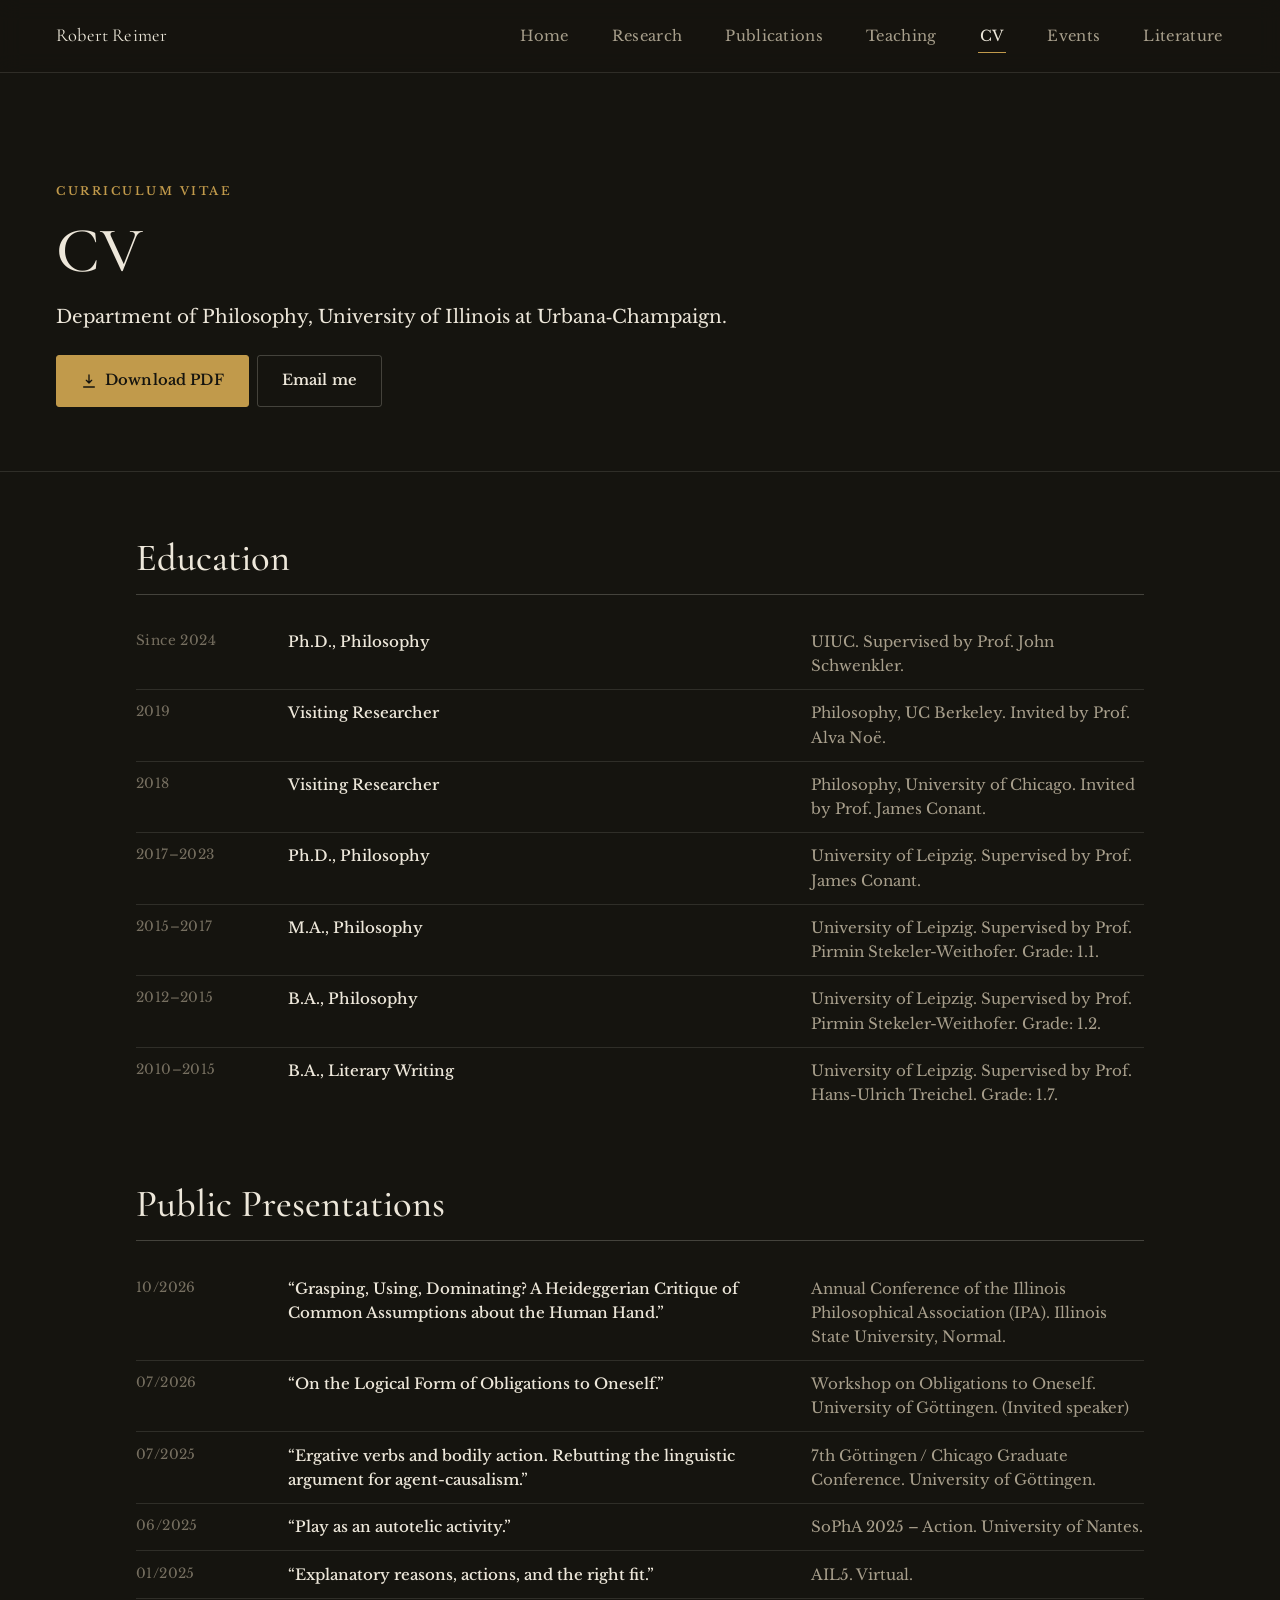
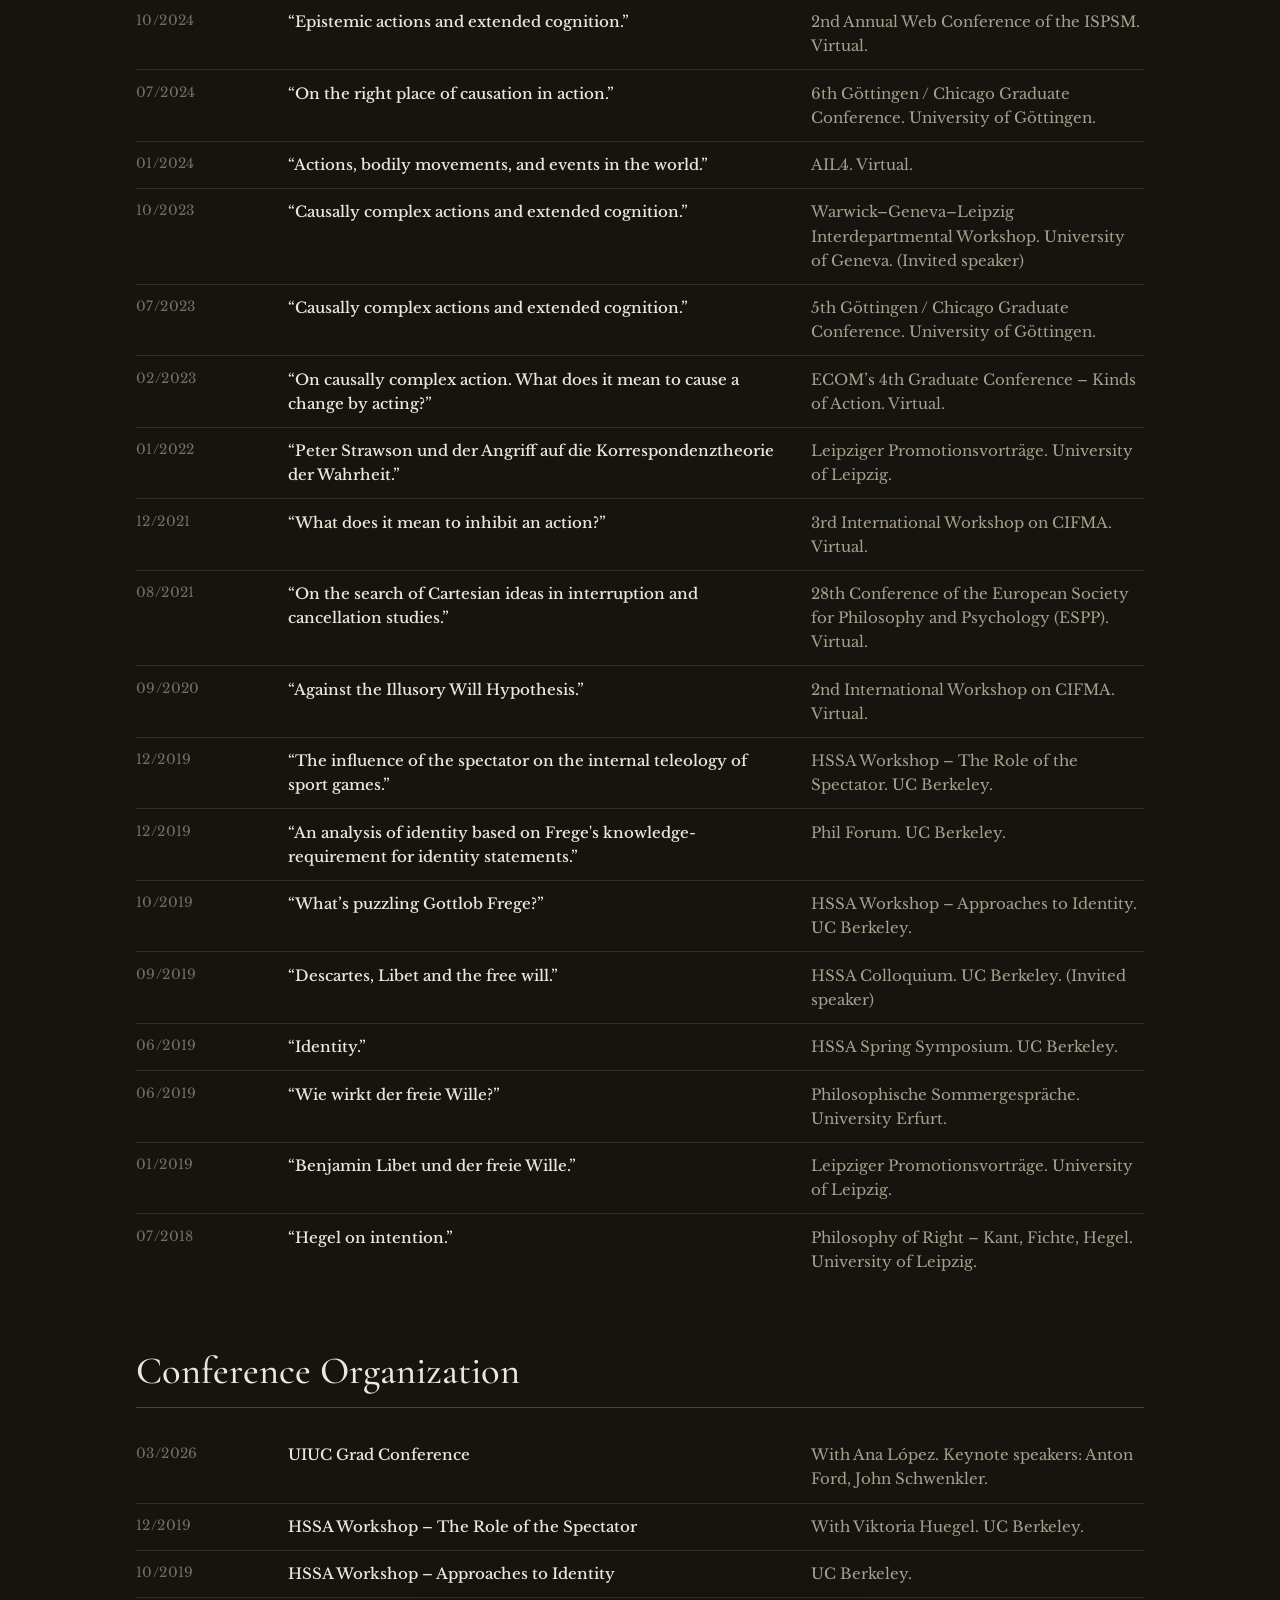
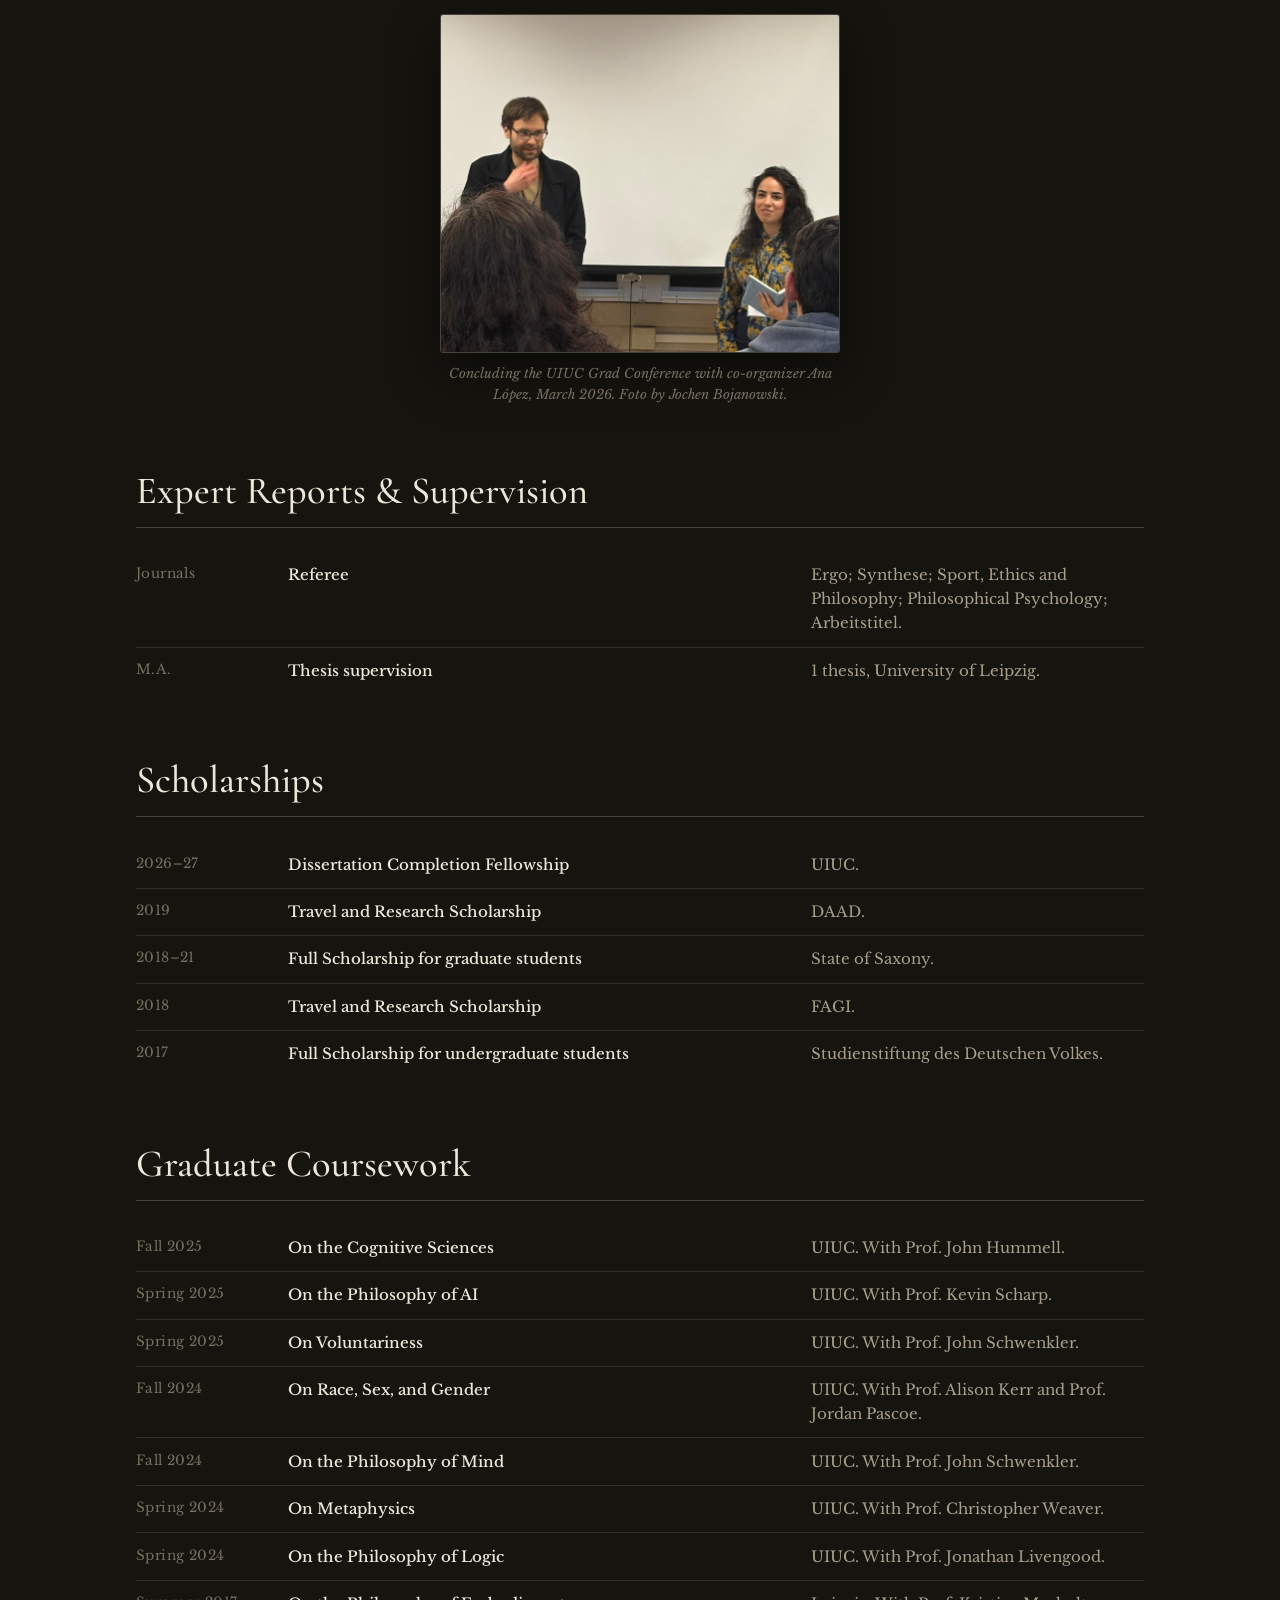
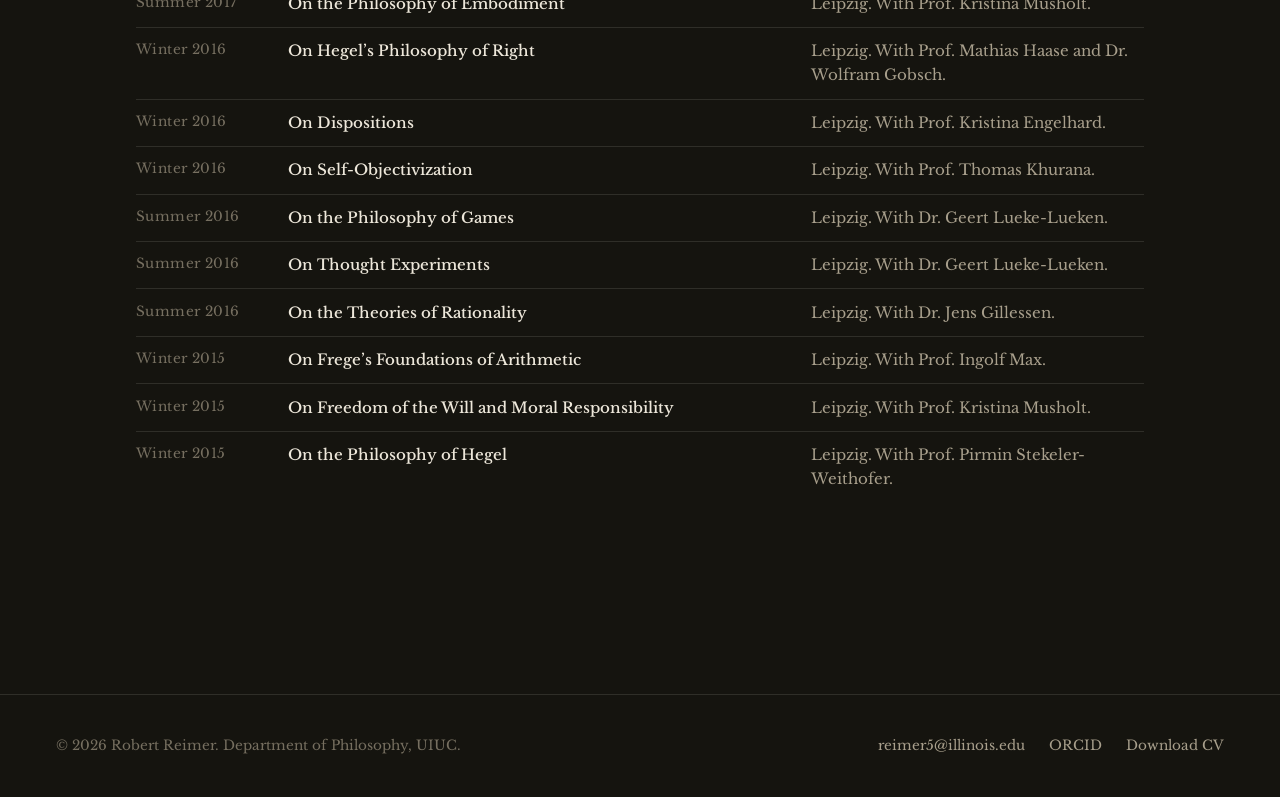
==== cv.html @ 69ada305 "Initial commit: personal academic website Six-page static site (Home, Research, Publications, CV, Te" ====
<!doctype html>
<html lang="en">
<head>
<meta charset="UTF-8">
<meta name="viewport" content="width=device-width, initial-scale=1">
<title>CV — Robert Reimer</title>
<meta name="description" content="Curriculum vitae of Robert Reimer: education, teaching, presentations, awards, and service.">
<link rel="icon" href="data:image/svg+xml,%3Csvg xmlns='http://www.w3.org/2000/svg' viewBox='0 0 100 100'%3E%3Crect width='100' height='100' rx='16' fill='%2315140f'/%3E%3Ctext x='50' y='70' font-family='Georgia,serif' font-size='58' fill='%23c19a4b' text-anchor='middle'%3ER%3C/text%3E%3C/svg%3E">
<link rel="stylesheet" href="assets/css/style.css">
</head>
<body>
<a class="skip-link" href="#main">Skip to content</a>

<header class="site-header">
  <div class="container">
    <a class="brand" href="index.html">Robert Reimer</a>
    <button class="nav-toggle" aria-label="Toggle navigation" aria-expanded="false" aria-controls="site-nav">
      <svg viewBox="0 0 24 24" fill="none" stroke="currentColor" stroke-width="2" stroke-linecap="round" aria-hidden="true"><path d="M3 6h18M3 12h18M3 18h18"/></svg>
    </button>
    <nav class="site-nav" id="site-nav" aria-label="Primary">
      <ul>
        <li><a href="index.html">Home</a></li>
        <li><a href="research.html">Research</a></li>
        <li><a href="publications.html">Publications</a></li>
        <li><a href="teaching.html">Teaching</a></li>
        <li><a href="cv.html" aria-current="page">CV</a></li>
        <li><a href="events.html">Events</a></li>
        <li><a href="literature.html">Literature</a></li>
      </ul>
    </nav>
  </div>
</header>

<main id="main">
  <section class="page-hero">
    <div class="container">
      <span class="eyebrow">Curriculum Vitae</span>
      <h1>CV</h1>
      <p class="lede">Department of Philosophy, University of Illinois at Urbana&#8209;Champaign.</p>
      <div class="pill-row" style="margin-top: 1.5rem;">
        <a class="btn" href="assets/img/Robert-Reimer-CV.pdf" download>
          <svg viewBox="0 0 24 24" fill="none" stroke="currentColor" stroke-width="2" stroke-linecap="round" stroke-linejoin="round" aria-hidden="true"><path d="M12 3v12m0 0 4-4m-4 4-4-4M4 21h16"/></svg>
          Download PDF
        </a>
        <a class="btn outline" href="mailto:reimer5@illinois.edu">Email me</a>
      </div>
    </div>
  </section>

  <section class="block">
    <div class="container" style="max-width: 68rem;">

      <div class="cv-section">
        <h2>Education</h2>
        <div class="cv-row"><span class="when">Since 2024</span><span class="what">Ph.D., Philosophy</span><span class="detail">UIUC. Supervised by Prof. John Schwenkler.</span></div>
        <div class="cv-row"><span class="when">2019</span><span class="what">Visiting Researcher</span><span class="detail">Philosophy, UC Berkeley. Invited by Prof. Alva No&euml;.</span></div>
        <div class="cv-row"><span class="when">2018</span><span class="what">Visiting Researcher</span><span class="detail">Philosophy, University of Chicago. Invited by Prof. James Conant.</span></div>
        <div class="cv-row"><span class="when">2017&ndash;2023</span><span class="what">Ph.D., Philosophy</span><span class="detail">University of Leipzig. Supervised by Prof. James Conant.</span></div>
        <div class="cv-row"><span class="when">2015&ndash;2017</span><span class="what">M.A., Philosophy</span><span class="detail">University of Leipzig. Supervised by Prof. Pirmin Stekeler-Weithofer. Grade: 1.1.</span></div>
        <div class="cv-row"><span class="when">2012&ndash;2015</span><span class="what">B.A., Philosophy</span><span class="detail">University of Leipzig. Supervised by Prof. Pirmin Stekeler-Weithofer. Grade: 1.2.</span></div>
        <div class="cv-row"><span class="when">2010&ndash;2015</span><span class="what">B.A., Literary Writing</span><span class="detail">University of Leipzig. Supervised by Prof. Hans-Ulrich Treichel. Grade: 1.7.</span></div>
      </div>

      <div class="cv-section">
        <h2>Public Presentations</h2>
        <div class="cv-row"><span class="when">10/2026</span><span class="what">&ldquo;Grasping, Using, Dominating? A Heideggerian Critique of Common Assumptions about the Human Hand.&rdquo;</span><span class="detail">Annual Conference of the Illinois Philosophical Association (IPA). Illinois State University, Normal.</span></div>
        <div class="cv-row"><span class="when">07/2026</span><span class="what">&ldquo;On the Logical Form of Obligations to Oneself.&rdquo;</span><span class="detail">Workshop on Obligations to Oneself. University of G&ouml;ttingen. (Invited speaker)</span></div>
        <div class="cv-row"><span class="when">07/2025</span><span class="what">&ldquo;Ergative verbs and bodily action. Rebutting the linguistic argument for agent-causalism.&rdquo;</span><span class="detail">7th G&ouml;ttingen / Chicago Graduate Conference. University of G&ouml;ttingen.</span></div>
        <div class="cv-row"><span class="when">06/2025</span><span class="what">&ldquo;Play as an autotelic activity.&rdquo;</span><span class="detail">SoPhA 2025 &ndash; Action. University of Nantes.</span></div>
        <div class="cv-row"><span class="when">01/2025</span><span class="what">&ldquo;Explanatory reasons, actions, and the right fit.&rdquo;</span><span class="detail">AIL5. Virtual.</span></div>
        <div class="cv-row"><span class="when">10/2024</span><span class="what">&ldquo;Epistemic actions and extended cognition.&rdquo;</span><span class="detail">2nd Annual Web Conference of the ISPSM. Virtual.</span></div>
        <div class="cv-row"><span class="when">07/2024</span><span class="what">&ldquo;On the right place of causation in action.&rdquo;</span><span class="detail">6th G&ouml;ttingen / Chicago Graduate Conference. University of G&ouml;ttingen.</span></div>
        <div class="cv-row"><span class="when">01/2024</span><span class="what">&ldquo;Actions, bodily movements, and events in the world.&rdquo;</span><span class="detail">AIL4. Virtual.</span></div>
        <div class="cv-row"><span class="when">10/2023</span><span class="what">&ldquo;Causally complex actions and extended cognition.&rdquo;</span><span class="detail">Warwick&ndash;Geneva&ndash;Leipzig Interdepartmental Workshop. University of Geneva. (Invited speaker)</span></div>
        <div class="cv-row"><span class="when">07/2023</span><span class="what">&ldquo;Causally complex actions and extended cognition.&rdquo;</span><span class="detail">5th G&ouml;ttingen / Chicago Graduate Conference. University of G&ouml;ttingen.</span></div>
        <div class="cv-row"><span class="when">02/2023</span><span class="what">&ldquo;On causally complex action. What does it mean to cause a change by acting?&rdquo;</span><span class="detail">ECOM&rsquo;s 4th Graduate Conference &ndash; Kinds of Action. Virtual.</span></div>
        <div class="cv-row"><span class="when">01/2022</span><span class="what">&ldquo;Peter Strawson und der Angriff auf die Korrespondenztheorie der Wahrheit.&rdquo;</span><span class="detail">Leipziger Promotionsvortr&auml;ge. University of Leipzig.</span></div>
        <div class="cv-row"><span class="when">12/2021</span><span class="what">&ldquo;What does it mean to inhibit an action?&rdquo;</span><span class="detail">3rd International Workshop on CIFMA. Virtual.</span></div>
        <div class="cv-row"><span class="when">08/2021</span><span class="what">&ldquo;On the search of Cartesian ideas in interruption and cancellation studies.&rdquo;</span><span class="detail">28th Conference of the European Society for Philosophy and Psychology (ESPP). Virtual.</span></div>
        <div class="cv-row"><span class="when">09/2020</span><span class="what">&ldquo;Against the Illusory Will Hypothesis.&rdquo;</span><span class="detail">2nd International Workshop on CIFMA. Virtual.</span></div>
        <div class="cv-row"><span class="when">12/2019</span><span class="what">&ldquo;The influence of the spectator on the internal teleology of sport games.&rdquo;</span><span class="detail">HSSA Workshop &ndash; The Role of the Spectator. UC Berkeley.</span></div>
        <div class="cv-row"><span class="when">12/2019</span><span class="what">&ldquo;An analysis of identity based on Frege's knowledge-requirement for identity statements.&rdquo;</span><span class="detail">Phil Forum. UC Berkeley.</span></div>
        <div class="cv-row"><span class="when">10/2019</span><span class="what">&ldquo;What&rsquo;s puzzling Gottlob Frege?&rdquo;</span><span class="detail">HSSA Workshop &ndash; Approaches to Identity. UC Berkeley.</span></div>
        <div class="cv-row"><span class="when">09/2019</span><span class="what">&ldquo;Descartes, Libet and the free will.&rdquo;</span><span class="detail">HSSA Colloquium. UC Berkeley. (Invited speaker)</span></div>
        <div class="cv-row"><span class="when">06/2019</span><span class="what">&ldquo;Identity.&rdquo;</span><span class="detail">HSSA Spring Symposium. UC Berkeley.</span></div>
        <div class="cv-row"><span class="when">06/2019</span><span class="what">&ldquo;Wie wirkt der freie Wille?&rdquo;</span><span class="detail">Philosophische Sommergespr&auml;che. University Erfurt.</span></div>
        <div class="cv-row"><span class="when">01/2019</span><span class="what">&ldquo;Benjamin Libet und der freie Wille.&rdquo;</span><span class="detail">Leipziger Promotionsvortr&auml;ge. University of Leipzig.</span></div>
        <div class="cv-row"><span class="when">07/2018</span><span class="what">&ldquo;Hegel on intention.&rdquo;</span><span class="detail">Philosophy of Right &ndash; Kant, Fichte, Hegel. University of Leipzig.</span></div>
      </div>

      <div class="cv-section">
        <h2>Conference Organization</h2>
        <div class="cv-row"><span class="when">03/2026</span><span class="what">UIUC Grad Conference</span><span class="detail">With Ana L&oacute;pez. Keynote speakers: Anton Ford, John Schwenkler.</span></div>
        <div class="cv-row"><span class="when">12/2019</span><span class="what">HSSA Workshop &ndash; The Role of the Spectator</span><span class="detail">With Viktoria Huegel. UC Berkeley.</span></div>
        <div class="cv-row"><span class="when">10/2019</span><span class="what">HSSA Workshop &ndash; Approaches to Identity</span><span class="detail">UC Berkeley.</span></div>
        <figure class="cv-photo">
          <img src="assets/img/conference-uiuc-2026.jpg" alt="Robert Reimer and Ana L&oacute;pez speaking in front of an audience at the UIUC Grad Conference.">
          <figcaption>Concluding the UIUC Grad Conference with co-organizer Ana L&oacute;pez, March 2026. <span>Foto by Jochen Bojanowski.</span></figcaption>
        </figure>
      </div>

      <div class="cv-section">
        <h2>Expert Reports &amp; Supervision</h2>
        <div class="cv-row"><span class="when">Journals</span><span class="what">Referee</span><span class="detail">Ergo; Synthese; Sport, Ethics and Philosophy; Philosophical Psychology; Arbeitstitel.</span></div>
        <div class="cv-row"><span class="when">M.A.</span><span class="what">Thesis supervision</span><span class="detail">1 thesis, University of Leipzig.</span></div>
      </div>

      <div class="cv-section">
        <h2>Scholarships</h2>
        <div class="cv-row"><span class="when">2026&ndash;27</span><span class="what">Dissertation Completion Fellowship</span><span class="detail">UIUC.</span></div>
        <div class="cv-row"><span class="when">2019</span><span class="what">Travel and Research Scholarship</span><span class="detail">DAAD.</span></div>
        <div class="cv-row"><span class="when">2018&ndash;21</span><span class="what">Full Scholarship for graduate students</span><span class="detail">State of Saxony.</span></div>
        <div class="cv-row"><span class="when">2018</span><span class="what">Travel and Research Scholarship</span><span class="detail">FAGI.</span></div>
        <div class="cv-row"><span class="when">2017</span><span class="what">Full Scholarship for undergraduate students</span><span class="detail">Studienstiftung des Deutschen Volkes.</span></div>
      </div>

      <div class="cv-section">
        <h2>Graduate Coursework</h2>
        <div class="cv-row"><span class="when">Fall 2025</span><span class="what">On the Cognitive Sciences</span><span class="detail">UIUC. With Prof. John Hummell.</span></div>
        <div class="cv-row"><span class="when">Spring 2025</span><span class="what">On the Philosophy of AI</span><span class="detail">UIUC. With Prof. Kevin Scharp.</span></div>
        <div class="cv-row"><span class="when">Spring 2025</span><span class="what">On Voluntariness</span><span class="detail">UIUC. With Prof. John Schwenkler.</span></div>
        <div class="cv-row"><span class="when">Fall 2024</span><span class="what">On Race, Sex, and Gender</span><span class="detail">UIUC. With Prof. Alison Kerr and Prof. Jordan Pascoe.</span></div>
        <div class="cv-row"><span class="when">Fall 2024</span><span class="what">On the Philosophy of Mind</span><span class="detail">UIUC. With Prof. John Schwenkler.</span></div>
        <div class="cv-row"><span class="when">Spring 2024</span><span class="what">On Metaphysics</span><span class="detail">UIUC. With Prof. Christopher Weaver.</span></div>
        <div class="cv-row"><span class="when">Spring 2024</span><span class="what">On the Philosophy of Logic</span><span class="detail">UIUC. With Prof. Jonathan Livengood.</span></div>
        <div class="cv-row"><span class="when">Summer 2017</span><span class="what">On the Philosophy of Embodiment</span><span class="detail">Leipzig. With Prof. Kristina Musholt.</span></div>
        <div class="cv-row"><span class="when">Winter 2016</span><span class="what">On Hegel&rsquo;s Philosophy of Right</span><span class="detail">Leipzig. With Prof. Mathias Haase and Dr. Wolfram Gobsch.</span></div>
        <div class="cv-row"><span class="when">Winter 2016</span><span class="what">On Dispositions</span><span class="detail">Leipzig. With Prof. Kristina Engelhard.</span></div>
        <div class="cv-row"><span class="when">Winter 2016</span><span class="what">On Self-Objectivization</span><span class="detail">Leipzig. With Prof. Thomas Khurana.</span></div>
        <div class="cv-row"><span class="when">Summer 2016</span><span class="what">On the Philosophy of Games</span><span class="detail">Leipzig. With Dr. Geert Lueke-Lueken.</span></div>
        <div class="cv-row"><span class="when">Summer 2016</span><span class="what">On Thought Experiments</span><span class="detail">Leipzig. With Dr. Geert Lueke-Lueken.</span></div>
        <div class="cv-row"><span class="when">Summer 2016</span><span class="what">On the Theories of Rationality</span><span class="detail">Leipzig. With Dr. Jens Gillessen.</span></div>
        <div class="cv-row"><span class="when">Winter 2015</span><span class="what">On Frege&rsquo;s Foundations of Arithmetic</span><span class="detail">Leipzig. With Prof. Ingolf Max.</span></div>
        <div class="cv-row"><span class="when">Winter 2015</span><span class="what">On Freedom of the Will and Moral Responsibility</span><span class="detail">Leipzig. With Prof. Kristina Musholt.</span></div>
        <div class="cv-row"><span class="when">Winter 2015</span><span class="what">On the Philosophy of Hegel</span><span class="detail">Leipzig. With Prof. Pirmin Stekeler-Weithofer.</span></div>
      </div>

    </div>
  </section>
</main>

<footer class="site-footer">
  <div class="container">
    <p>&copy; <span id="year"></span> Robert Reimer. Department of Philosophy, UIUC.</p>
    <div class="footer-links">
      <a href="mailto:reimer5@illinois.edu">reimer5@illinois.edu</a>
      <a href="https://orcid.org/0000-0003-0947-8249">ORCID</a>
      <a href="assets/img/Robert-Reimer-CV.pdf" download>Download CV</a>
    </div>
  </div>
</footer>

<script>document.getElementById('year').textContent = new Date().getFullYear();</script>
<script src="assets/js/main.js"></script>
</body>
</html>
---- assets/css/style.css ----
/* ===========================================================
   Robert Reimer — Philosophy & Fiction
   Design tokens
   =========================================================== */
@import url('https://fonts.googleapis.com/css2?family=Cormorant+Garamond:ital,wght@0,400;0,500;0,600;0,700;1,400;1,500&family=Libre+Baskerville:ital,wght@0,400;0,700;1,400&display=swap');

:root{
  --bg:            #15140f;
  --bg-alt:        #1c1a14;
  --bg-raised:     #211f18;
  --border:        rgba(237,231,218,0.12);
  --border-strong: rgba(237,231,218,0.22);

  --fg:            #ede7da;
  --fg-muted:      #a89f8c;
  --fg-faint:      #766f60;

  --accent:        #c19a4b;   /* muted gold — recolored from the bright yellow figure */
  --accent-soft:   #8a733f;
  --accent-2:      #5c7361;   /* muted forest green — recolored from the bright green ground */

  --shadow: 0 20px 50px rgba(0,0,0,0.45);

  --font-display: 'Cormorant Garamond', 'Iowan Old Style', Georgia, serif;
  --font-body: 'Libre Baskerville', Georgia, 'Iowan Old Style', serif;

  --space-1: 0.5rem;
  --space-2: 0.875rem;
  --space-3: 1.5rem;
  --space-4: 2.5rem;
  --space-5: 4rem;
  --space-6: 6.5rem;

  --radius: 3px;
  --container: 78rem;

  color-scheme: dark;
}

*, *::before, *::after{ box-sizing: border-box; }
html{ scroll-behavior: smooth; }

body{
  margin: 0;
  background: var(--bg);
  color: var(--fg);
  font-family: var(--font-body);
  font-size: 16px;
  line-height: 1.6;
  -webkit-font-smoothing: antialiased;
}

img{ max-width: 100%; display: block; }

h1, h2, h3, h4{
  font-family: var(--font-display);
  font-weight: 500;
  line-height: 1.15;
  margin: 0 0 var(--space-2);
  color: var(--fg);
}
h1{ font-size: clamp(2.4rem, 5vw, 4.2rem); font-weight: 500; }
h2{ font-size: clamp(1.7rem, 3vw, 2.4rem); }
h3{ font-size: clamp(1.2rem, 2vw, 1.5rem); }

p{ margin: 0 0 var(--space-3); color: var(--fg-muted); max-width: 62ch; }
p.lede{ color: var(--fg); font-size: 1.15rem; }

a{ color: var(--accent); text-decoration: none; }
a:hover{ color: var(--fg); }
a:focus-visible, button:focus-visible, input:focus-visible{
  outline: 2px solid var(--accent);
  outline-offset: 3px;
  border-radius: 2px;
}

ul{ margin: 0; padding: 0; list-style: none; }

.eyebrow{
  font-family: var(--font-body);
  font-size: 0.72rem;
  letter-spacing: 0.22em;
  text-transform: uppercase;
  color: var(--accent);
  font-weight: 600;
  display: inline-block;
  margin-bottom: var(--space-2);
}

.container{
  max-width: var(--container);
  margin: 0 auto;
  padding: 0 var(--space-4);
}

.skip-link{
  position: absolute;
  left: -999px;
  top: 0;
  background: var(--accent);
  color: var(--bg);
  padding: 0.75rem 1.25rem;
  z-index: 100;
  font-weight: 600;
}
.skip-link:focus{ left: var(--space-3); top: var(--space-3); }

/* ---------------------------------------------------------
   Header / nav
   --------------------------------------------------------- */
.site-header{
  position: sticky;
  top: 0;
  z-index: 50;
  background: rgba(21,20,15,0.86);
  backdrop-filter: blur(10px);
  border-bottom: 1px solid var(--border);
}
.site-header .container{
  display: flex;
  align-items: center;
  justify-content: space-between;
  height: 4.5rem;
}
.brand{
  color: var(--fg);
  font-family: var(--font-display);
  font-size: 1.15rem;
  letter-spacing: 0.01em;
}
.brand:hover{ color: var(--fg); }

.nav-toggle{
  display: none;
  background: none;
  border: 1px solid var(--border-strong);
  color: var(--fg);
  width: 42px;
  height: 42px;
  border-radius: var(--radius);
  cursor: pointer;
  align-items: center;
  justify-content: center;
}
.nav-toggle svg{ width: 20px; height: 20px; }

.site-nav ul{
  display: flex;
  gap: var(--space-4);
}
.site-nav a{
  color: var(--fg-muted);
  font-size: 0.92rem;
  letter-spacing: 0.02em;
  padding: 0.4rem 0.1rem;
  border-bottom: 1px solid transparent;
  transition: color 200ms ease, border-color 200ms ease;
}
.site-nav a:hover{ color: var(--fg); }
.site-nav a[aria-current="page"]{
  color: var(--fg);
  border-bottom-color: var(--accent);
}

@media (max-width: 820px){
  .nav-toggle{ display: inline-flex; }
  .site-nav{
    position: fixed;
    top: 4.5rem;
    left: 0;
    right: 0;
    height: calc(100vh - 4.5rem);
    height: calc(100dvh - 4.5rem);
    background: var(--bg);
    border-top: 1px solid var(--border);
    transform: translateY(-8px);
    opacity: 0;
    visibility: hidden;
    pointer-events: none;
    transition: opacity 220ms ease, transform 220ms ease, visibility 0s linear 220ms;
    overflow-y: auto;
  }
  .site-nav.is-open{
    opacity: 1;
    visibility: visible;
    transform: translateY(0);
    pointer-events: auto;
    transition: opacity 220ms ease, transform 220ms ease, visibility 0s linear 0s;
  }
  .site-nav ul{
    flex-direction: column;
    gap: 0;
    padding: var(--space-3) var(--space-4);
  }
  .site-nav a{
    display: block;
    padding: var(--space-2) 0;
    font-size: 1.1rem;
    border-bottom: 1px solid var(--border);
  }
}

/* ---------------------------------------------------------
   Page hero / header block used on inner pages
   --------------------------------------------------------- */
.page-hero{
  padding: var(--space-6) 0 var(--space-5);
  border-bottom: 1px solid var(--border);
  position: relative;
  overflow: hidden;
}
.page-hero .container{ position: relative; z-index: 1; }
.page-hero p.lede{ margin-top: var(--space-2); }


/* ---------------------------------------------------------
   Home hero
   --------------------------------------------------------- */
.hero{
  padding: var(--space-6) 0;
  position: relative;
}
.hero .container{
  display: grid;
  grid-template-columns: 1.1fr 0.9fr;
  gap: var(--space-5);
  align-items: center;
}
.hero-portrait{
  position: relative;
  justify-self: center;
  width: 100%;
  max-width: 380px;
}
.hero-portrait .frame{
  position: relative;
  border-radius: var(--radius);
  overflow: hidden;
  border: 1px solid var(--border-strong);
  box-shadow: var(--shadow);
}
.hero-portrait img{ width: 100%; aspect-ratio: 4 / 5; object-fit: cover; }

.lit-hero .hero-portrait{ max-width: 340px; }
.frame--lit img{ aspect-ratio: 576 / 503; object-fit: cover; object-position: center 38%; }

.hero-copy h1{ margin-bottom: var(--space-1); }
.hero-copy .role{
  color: var(--fg-muted);
  font-size: 1.05rem;
  margin-bottom: var(--space-3);
}
.hero-copy .role strong{ color: var(--accent); font-weight: 600; }

@media (max-width: 900px){
  .hero .container{ grid-template-columns: 1fr; }
  .hero-portrait{ order: -1; max-width: 280px; }
}

/* ---------------------------------------------------------
   Research page photo
   --------------------------------------------------------- */
.research-photo{
  margin: 0 0 var(--space-5);
}
.research-photo img{
  width: 100%;
  display: block;
  border-radius: var(--radius);
  border: 1px solid var(--border-strong);
  box-shadow: var(--shadow);
}
.research-photo figcaption{
  margin-top: 0.7rem;
  color: var(--fg-faint);
  font-size: 0.82rem;
  font-style: italic;
}
.research-photo figcaption span{ color: var(--fg-faint); }

/* ---------------------------------------------------------
   Sections / cards
   --------------------------------------------------------- */
section.block{ padding: var(--space-5) 0; }
section.block.alt{ background: var(--bg-alt); border-top: 1px solid var(--border); border-bottom: 1px solid var(--border); }

.section-head{
  max-width: 42rem;
  margin-bottom: var(--space-4);
}

.grid{
  display: grid;
  gap: var(--space-3);
}
.grid.cols-3{ grid-template-columns: repeat(3, 1fr); }
.grid.cols-2{ grid-template-columns: repeat(2, 1fr); }
@media (max-width: 820px){
  .grid.cols-3, .grid.cols-2{ grid-template-columns: 1fr; }
}

.card{
  background: var(--bg-raised);
  border: 1px solid var(--border);
  border-radius: var(--radius);
  padding: var(--space-3);
  transition: border-color 200ms ease, transform 200ms ease;
}
.card:hover{ border-color: var(--border-strong); }
.card h3{ margin-bottom: 0.5rem; }
.card p{ margin-bottom: 0; font-size: 0.95rem; }
.card .tag{
  display: inline-block;
  font-size: 0.68rem;
  letter-spacing: 0.14em;
  text-transform: uppercase;
  color: var(--accent-2);
  background: rgba(92,115,97,0.16);
  border: 1px solid rgba(92,115,97,0.35);
  padding: 0.2rem 0.55rem;
  border-radius: 2px;
  margin-bottom: var(--space-2);
}

/* ---------------------------------------------------------
   Buttons
   --------------------------------------------------------- */
.btn{
  display: inline-flex;
  align-items: center;
  gap: 0.5rem;
  padding: 0.8rem 1.5rem;
  border-radius: var(--radius);
  font-size: 0.92rem;
  font-weight: 600;
  letter-spacing: 0.01em;
  border: 1px solid var(--accent);
  color: var(--bg);
  background: var(--accent);
  cursor: pointer;
  transition: background 200ms ease, color 200ms ease, transform 200ms ease;
}
.btn:hover{ background: #d4ad5e; color: var(--bg); transform: translateY(-1px); }
.btn.outline{
  background: transparent;
  color: var(--fg);
  border-color: var(--border-strong);
}
.btn.outline:hover{ border-color: var(--accent); color: var(--accent); background: transparent; transform: translateY(-1px); }
.btn svg{ width: 16px; height: 16px; }

/* ---------------------------------------------------------
   Lists: publications, presentations, timeline
   --------------------------------------------------------- */
.pub-group{ margin-bottom: var(--space-4); }
.pub-group h3{
  font-family: var(--font-body);
  font-size: 0.78rem;
  letter-spacing: 0.16em;
  text-transform: uppercase;
  color: var(--fg-faint);
  font-weight: 600;
  border-bottom: 1px solid var(--border);
  padding-bottom: var(--space-1);
  margin-bottom: var(--space-2);
}
.pub-item{
  display: grid;
  grid-template-columns: 4.5rem 1fr;
  gap: var(--space-3);
  padding: var(--space-2) 0;
  border-bottom: 1px solid var(--border);
}
.pub-item:last-child{ border-bottom: none; }
.pub-item .year{
  font-family: var(--font-display);
  color: var(--accent);
  font-size: 1.05rem;
}
.pub-item p{ margin: 0; color: var(--fg); font-size: 0.98rem; max-width: none; }
.pub-item .venue{ color: var(--fg-muted); font-style: italic; }
@media (max-width: 620px){
  .pub-item{ grid-template-columns: 1fr; gap: 0.3rem; }
}

.pub-item details{ margin-top: 0.6rem; }
.pub-item summary{
  cursor: pointer;
  list-style: none;
  color: var(--accent);
  font-size: 0.8rem;
  letter-spacing: 0.04em;
  text-transform: uppercase;
  font-weight: 600;
  width: fit-content;
}
.pub-item summary::-webkit-details-marker{ display: none; }
.pub-item summary::before{ content: "+ "; }
.pub-item details[open] summary::before{ content: "\2212 "; }
.pub-item summary:hover{ color: var(--fg); }
.pub-item .abstract{
  margin: 0.6rem 0 0;
  color: var(--fg-muted);
  font-size: 0.92rem;
  max-width: 58ch;
}

.pub-item .excerpt{
  margin: 0.7rem 0 0;
  padding: 1.1rem 1.4rem;
  background: var(--bg-alt);
  border-left: 2px solid var(--accent);
  border-radius: 2px;
  max-width: 58ch;
}
.pub-item .excerpt p{
  font-family: var(--font-display);
  color: var(--fg);
  font-size: 1.02rem;
  line-height: 1.7;
  margin: 0 0 0.6em;
}
.pub-item .excerpt p + p{ text-indent: 1.4em; }
.pub-item .excerpt p:last-child{ margin-bottom: 0; }

.timeline{ border-left: 1px solid var(--border); padding-left: var(--space-3); }
.timeline-item{ position: relative; padding-bottom: var(--space-4); }
.timeline-item:last-child{ padding-bottom: 0; }
.timeline-item::before{
  content: "";
  position: absolute;
  left: calc(-1 * var(--space-3) - 5px);
  top: 0.3rem;
  width: 9px; height: 9px;
  border-radius: 50%;
  background: var(--accent);
  border: 2px solid var(--bg);
  box-shadow: 0 0 0 1px var(--border-strong);
}
.timeline-item .when{
  font-size: 0.78rem;
  letter-spacing: 0.1em;
  text-transform: uppercase;
  color: var(--fg-faint);
  margin-bottom: 0.3rem;
  display: block;
}
.timeline-item h3{ margin-bottom: 0.25rem; }
.timeline-item .where{ color: var(--fg-muted); font-size: 0.92rem; margin-bottom: 0.4rem; max-width: none; }

/* ---------------------------------------------------------
   CV page
   --------------------------------------------------------- */
.cv-section{ margin-bottom: var(--space-5); }
.cv-section h2{
  display: flex;
  align-items: baseline;
  gap: var(--space-2);
  border-bottom: 1px solid var(--border-strong);
  padding-bottom: var(--space-2);
  margin-bottom: var(--space-3);
}
.cv-row{
  display: grid;
  grid-template-columns: 8rem 1.5fr 1fr;
  gap: var(--space-3);
  padding: 0.7rem 0;
  border-bottom: 1px solid var(--border);
  font-size: 0.94rem;
}
.cv-row:last-child{ border-bottom: none; }
.cv-row .when{ color: var(--fg-faint); font-size: 0.85rem; letter-spacing: 0.03em; }
.cv-row .what{ color: var(--fg); font-weight: 500; }
.cv-row .detail{ color: var(--fg-muted); }
@media (max-width: 720px){
  .cv-row{ grid-template-columns: 1fr; gap: 0.25rem; padding: 1rem 0; }
}

.cv-photo{
  margin: 1rem auto 1.4rem;
  max-width: 400px;
  text-align: center;
}
.cv-photo img{
  width: 100%;
  border-radius: var(--radius);
  border: 1px solid var(--border-strong);
  box-shadow: var(--shadow);
}
.cv-photo figcaption{
  margin-top: 0.6rem;
  color: var(--fg-faint);
  font-size: 0.82rem;
  font-style: italic;
  max-width: none;
}
@media (max-width: 720px){
  .cv-photo{ max-width: 100%; }
}

.pill-row{ display: flex; flex-wrap: wrap; gap: 0.5rem; }
.pill{
  font-size: 0.82rem;
  color: var(--fg-muted);
  border: 1px solid var(--border-strong);
  padding: 0.35rem 0.8rem;
  border-radius: 999px;
}

/* ---------------------------------------------------------
   Literature page specifics
   --------------------------------------------------------- */
.lit-panel{
  background: var(--bg-raised);
  border: 1px solid var(--border);
  border-radius: var(--radius);
  padding: var(--space-4);
}
.lit-panel + .lit-panel{ margin-top: var(--space-3); }

/* ---------------------------------------------------------
   Footer
   --------------------------------------------------------- */
.site-footer{
  border-top: 1px solid var(--border);
  padding: var(--space-4) 0;
  margin-top: var(--space-5);
}
.site-footer .container{
  display: flex;
  flex-wrap: wrap;
  gap: var(--space-3);
  align-items: center;
  justify-content: space-between;
}
.site-footer p{ margin: 0; color: var(--fg-faint); font-size: 0.85rem; max-width: none; }
.footer-links{ display: flex; gap: var(--space-3); flex-wrap: wrap; }
.footer-links a{ color: var(--fg-muted); font-size: 0.85rem; }
.footer-links a:hover{ color: var(--accent); }

/* ---------------------------------------------------------
   Decorative divider using the figure mark
   --------------------------------------------------------- */
.divider{
  display: flex;
  align-items: center;
  gap: var(--space-3);
  color: var(--fg-faint);
  margin: var(--space-5) 0;
}
.divider::before, .divider::after{
  content: "";
  flex: 1;
  height: 1px;
  background: var(--border);
}
.divider-dot{
  width: 7px;
  height: 7px;
  background: var(--accent);
  transform: rotate(45deg);
  flex-shrink: 0;
}

@media (prefers-reduced-motion: reduce){
  *{ animation-duration: 0.001ms !important; transition-duration: 0.001ms !important; scroll-behavior: auto !important; }
}
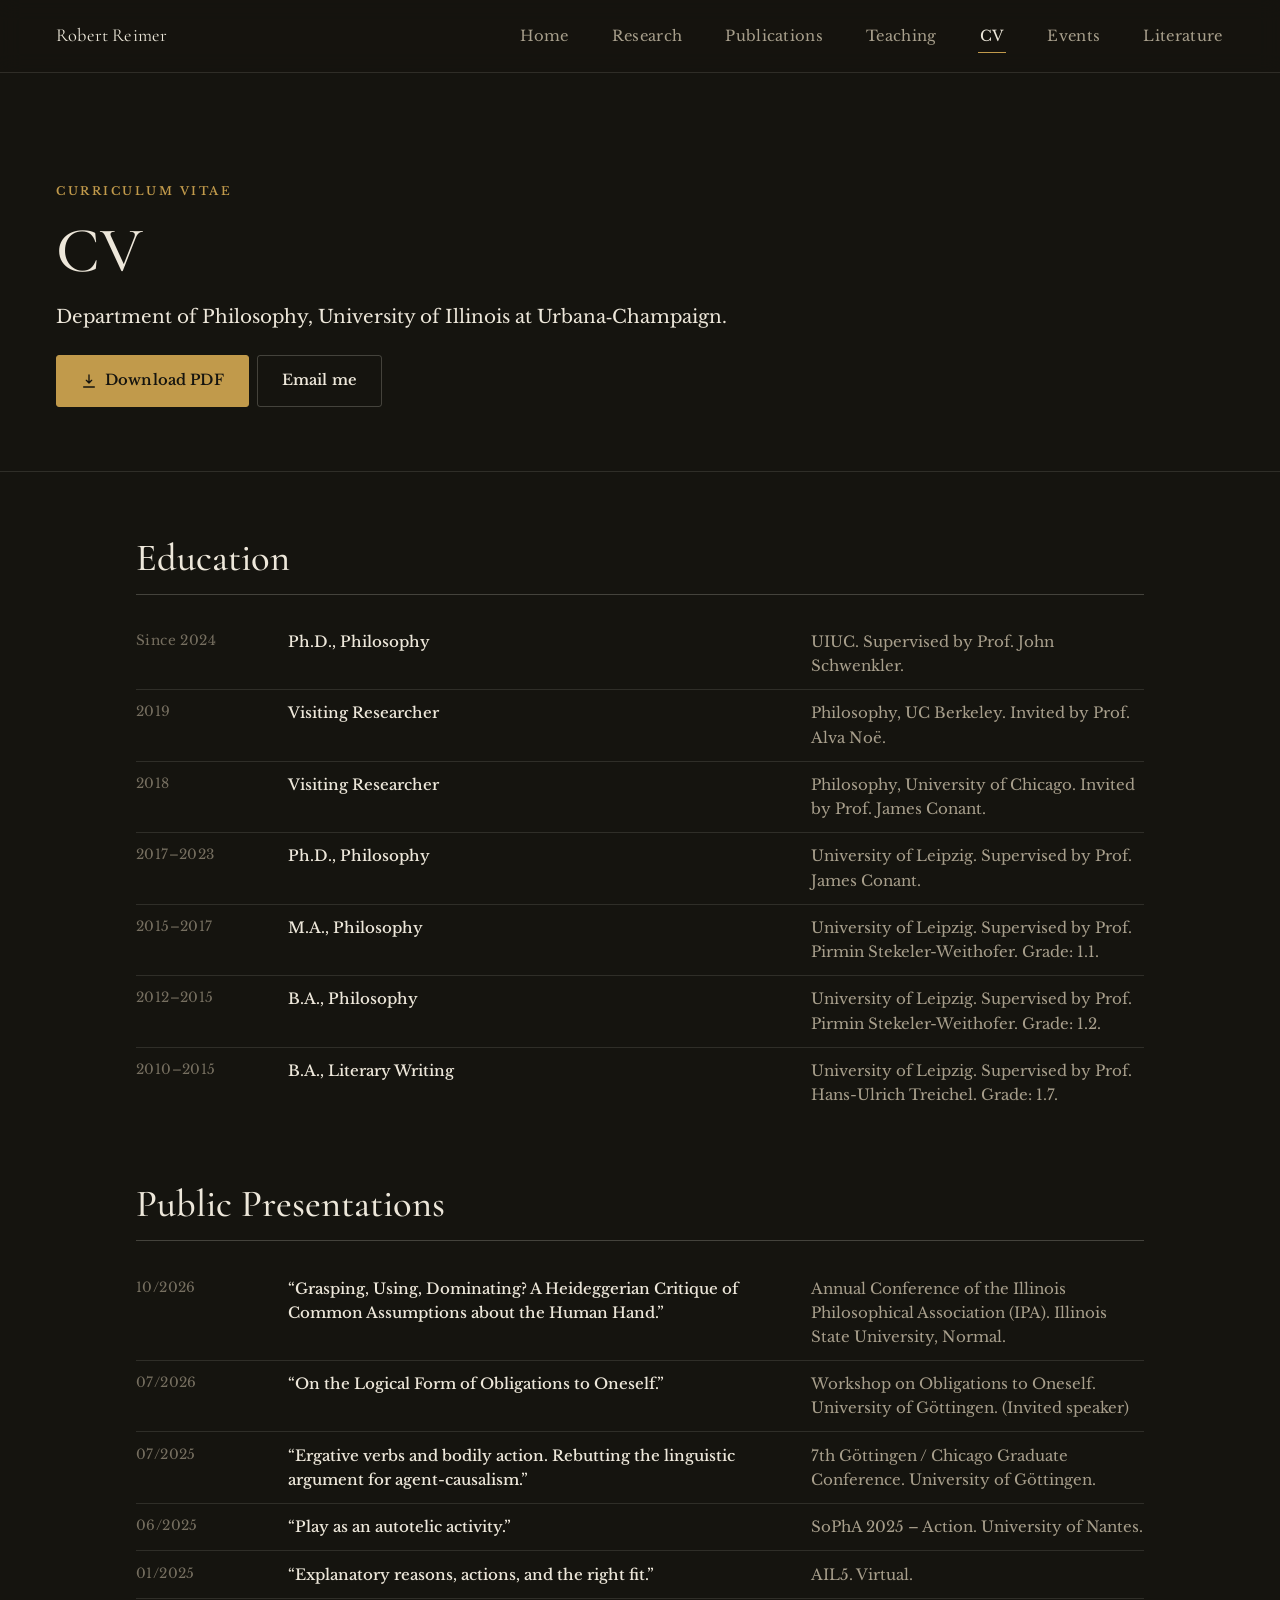
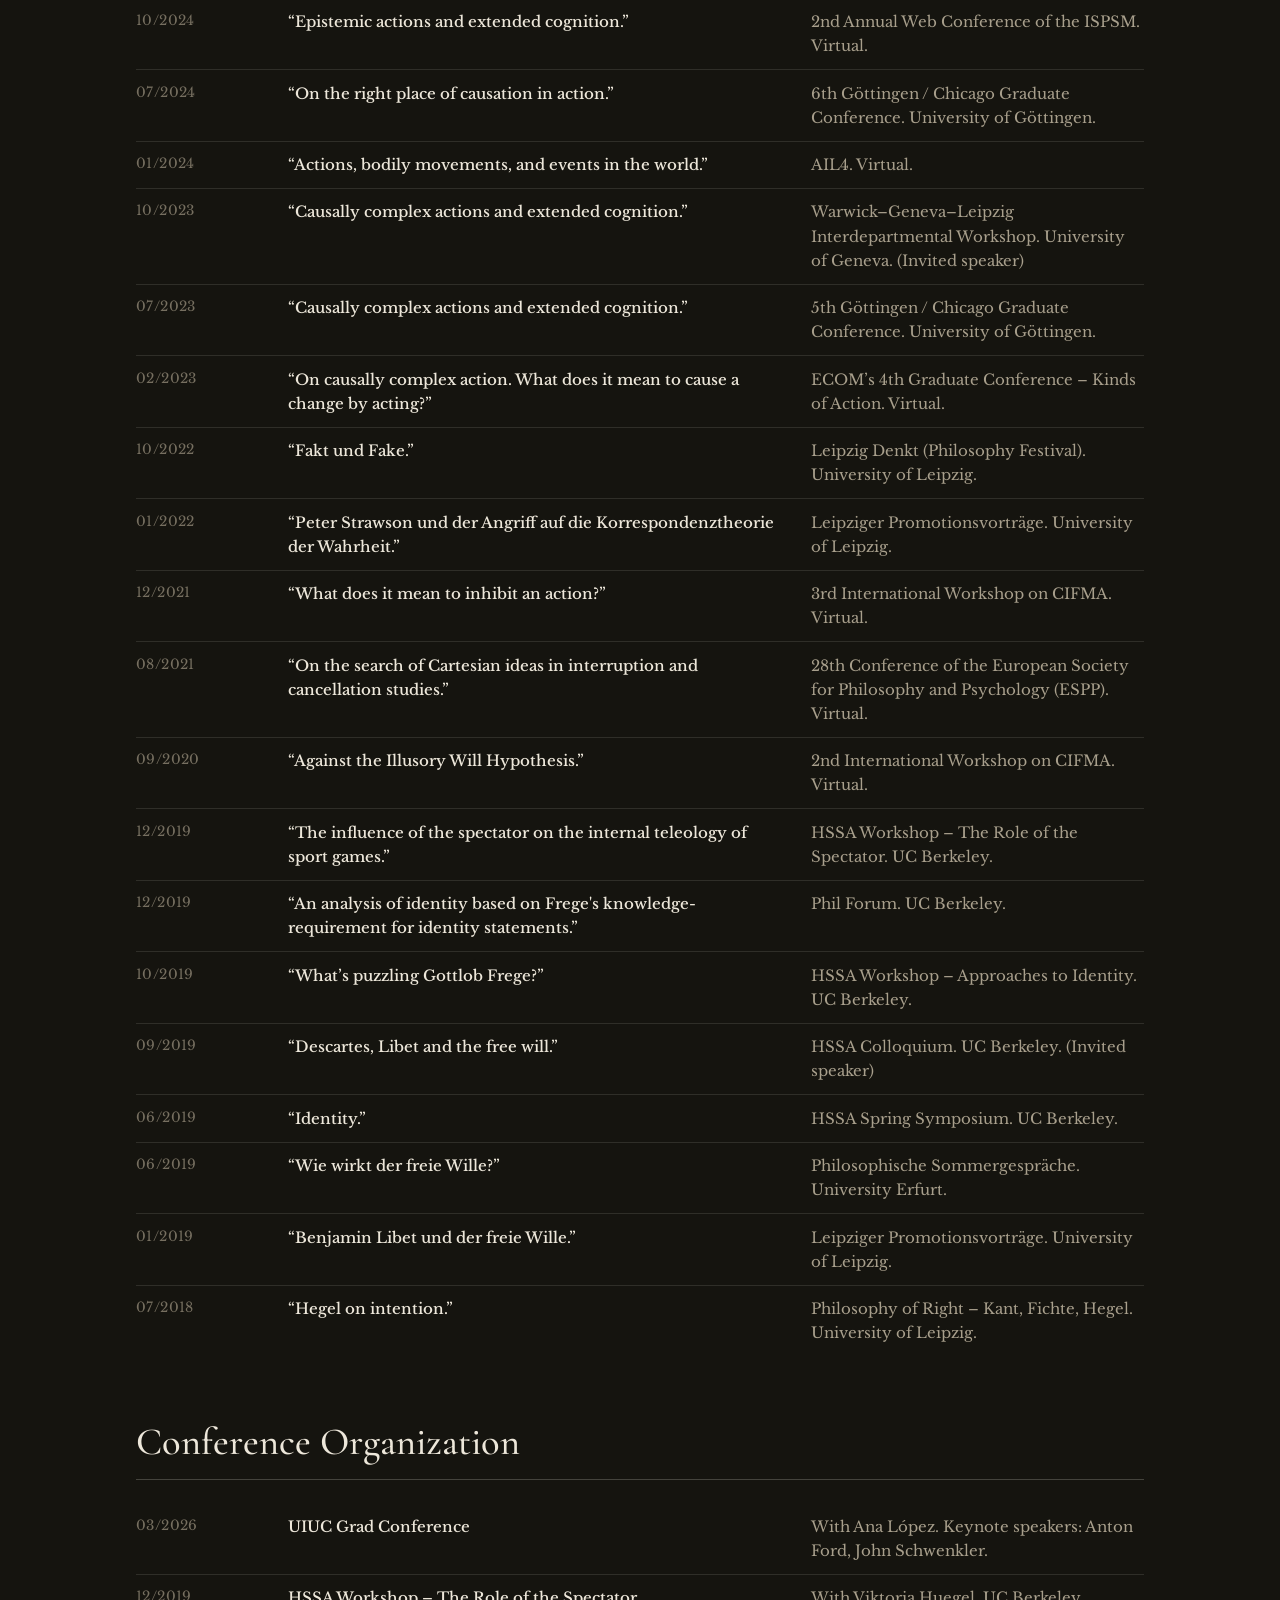
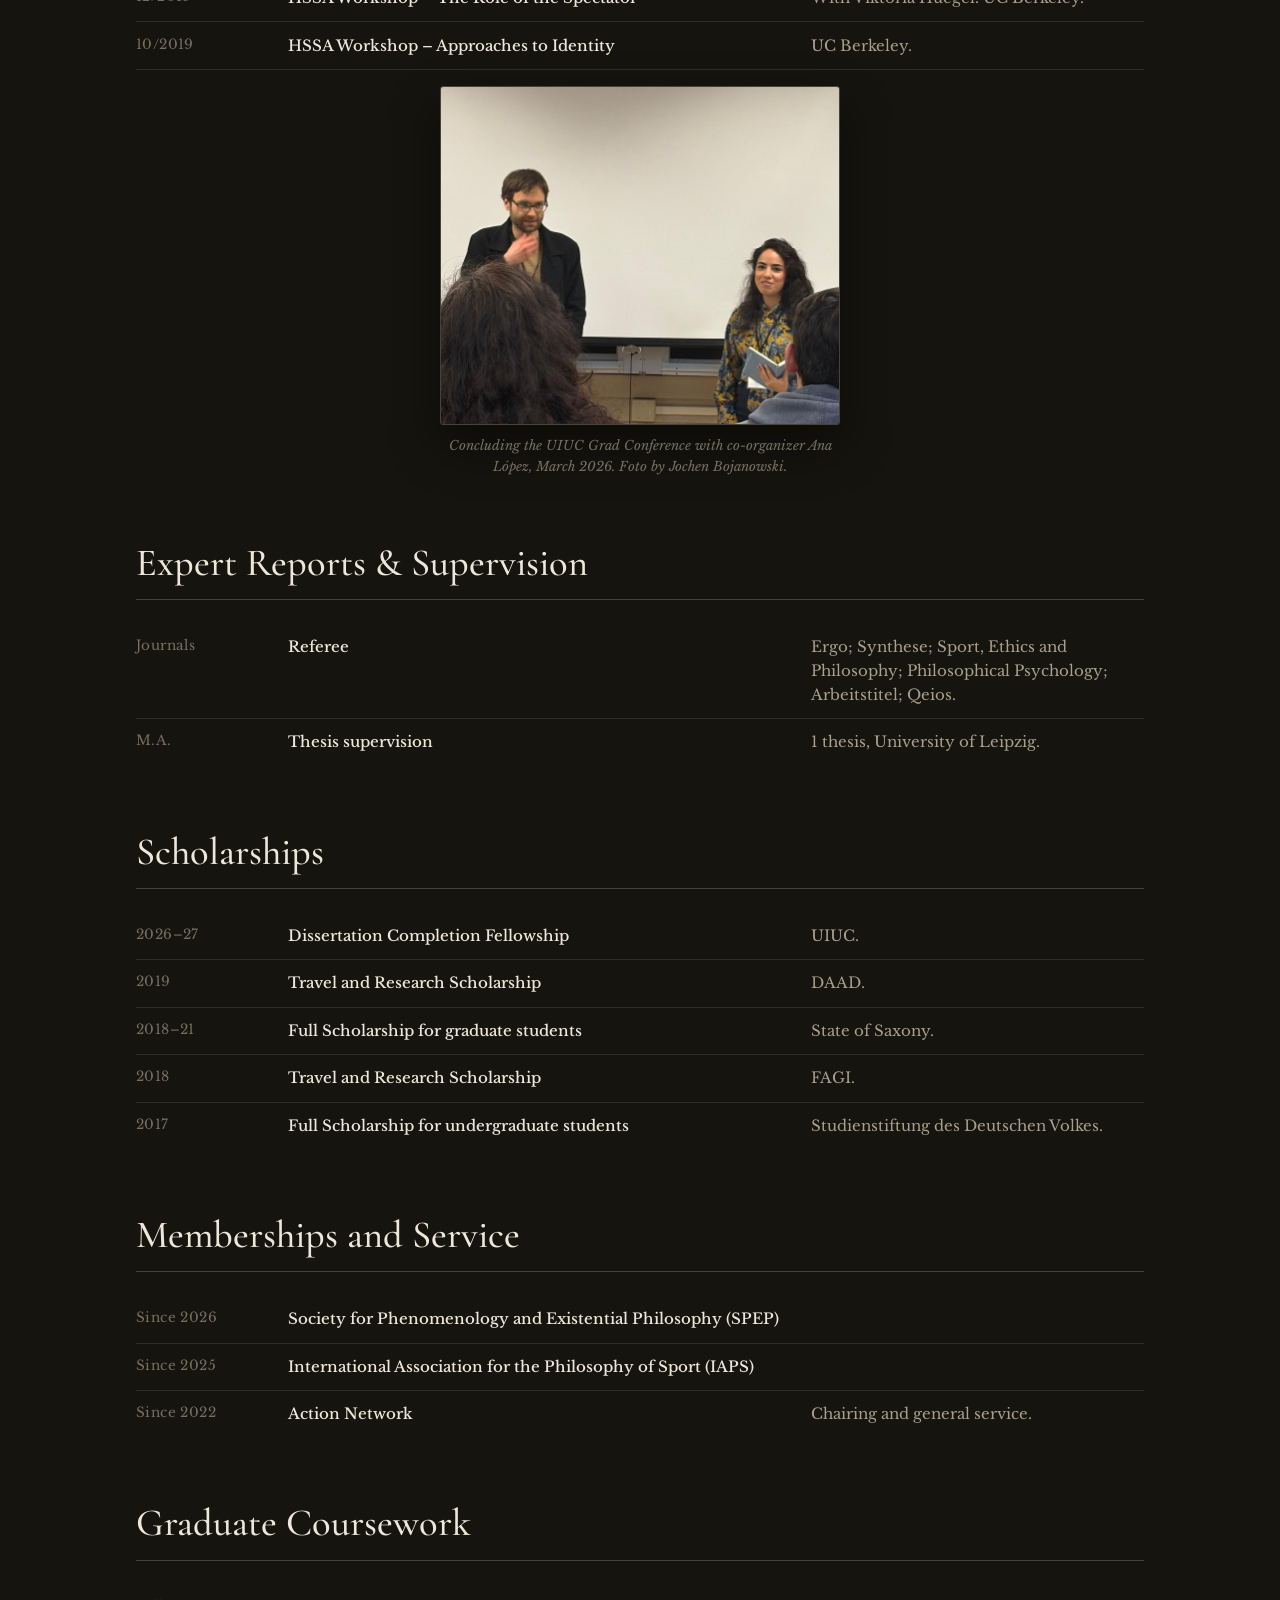
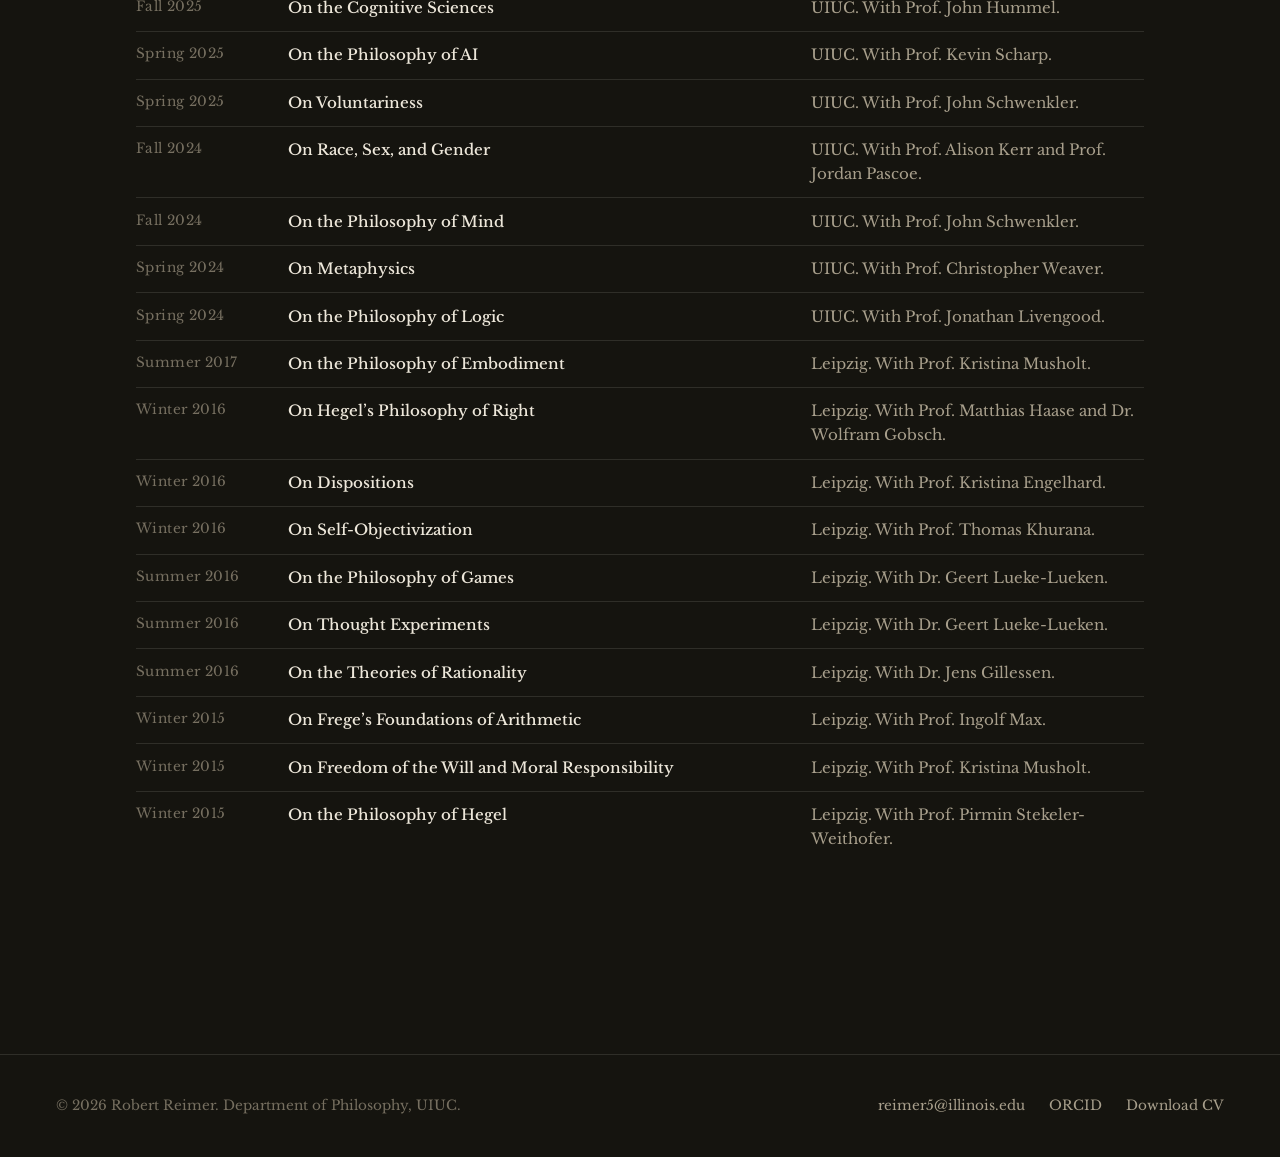
==== commit 4edf651a: "Summary" ====
--- a/cv.html
+++ b/cv.html
@@ -74,6 +74,7 @@
         <div class="cv-row"><span class="when">10/2023</span><span class="what">&ldquo;Causally complex actions and extended cognition.&rdquo;</span><span class="detail">Warwick&ndash;Geneva&ndash;Leipzig Interdepartmental Workshop. University of Geneva. (Invited speaker)</span></div>
         <div class="cv-row"><span class="when">07/2023</span><span class="what">&ldquo;Causally complex actions and extended cognition.&rdquo;</span><span class="detail">5th G&ouml;ttingen / Chicago Graduate Conference. University of G&ouml;ttingen.</span></div>
         <div class="cv-row"><span class="when">02/2023</span><span class="what">&ldquo;On causally complex action. What does it mean to cause a change by acting?&rdquo;</span><span class="detail">ECOM&rsquo;s 4th Graduate Conference &ndash; Kinds of Action. Virtual.</span></div>
+        <div class="cv-row"><span class="when">10/2022</span><span class="what">&ldquo;Fakt und Fake.&rdquo;</span><span class="detail">Leipzig Denkt (Philosophy Festival). University of Leipzig.</span></div>
         <div class="cv-row"><span class="when">01/2022</span><span class="what">&ldquo;Peter Strawson und der Angriff auf die Korrespondenztheorie der Wahrheit.&rdquo;</span><span class="detail">Leipziger Promotionsvortr&auml;ge. University of Leipzig.</span></div>
         <div class="cv-row"><span class="when">12/2021</span><span class="what">&ldquo;What does it mean to inhibit an action?&rdquo;</span><span class="detail">3rd International Workshop on CIFMA. Virtual.</span></div>
         <div class="cv-row"><span class="when">08/2021</span><span class="what">&ldquo;On the search of Cartesian ideas in interruption and cancellation studies.&rdquo;</span><span class="detail">28th Conference of the European Society for Philosophy and Psychology (ESPP). Virtual.</span></div>
@@ -101,7 +102,7 @@
 
       <div class="cv-section">
         <h2>Expert Reports &amp; Supervision</h2>
-        <div class="cv-row"><span class="when">Journals</span><span class="what">Referee</span><span class="detail">Ergo; Synthese; Sport, Ethics and Philosophy; Philosophical Psychology; Arbeitstitel.</span></div>
+        <div class="cv-row"><span class="when">Journals</span><span class="what">Referee</span><span class="detail">Ergo; Synthese; Sport, Ethics and Philosophy; Philosophical Psychology; Arbeitstitel; Qeios.</span></div>
         <div class="cv-row"><span class="when">M.A.</span><span class="what">Thesis supervision</span><span class="detail">1 thesis, University of Leipzig.</span></div>
       </div>
 
@@ -115,8 +116,15 @@
       </div>
 
       <div class="cv-section">
+        <h2>Memberships and Service</h2>
+        <div class="cv-row"><span class="when">Since 2026</span><span class="what">Society for Phenomenology and Existential Philosophy (SPEP)</span><span class="detail"></span></div>
+        <div class="cv-row"><span class="when">Since 2025</span><span class="what">International Association for the Philosophy of Sport (IAPS)</span><span class="detail"></span></div>
+        <div class="cv-row"><span class="when">Since 2022</span><span class="what">Action Network</span><span class="detail">Chairing and general service.</span></div>
+      </div>
+
+      <div class="cv-section">
         <h2>Graduate Coursework</h2>
-        <div class="cv-row"><span class="when">Fall 2025</span><span class="what">On the Cognitive Sciences</span><span class="detail">UIUC. With Prof. John Hummell.</span></div>
+        <div class="cv-row"><span class="when">Fall 2025</span><span class="what">On the Cognitive Sciences</span><span class="detail">UIUC. With Prof. John Hummel.</span></div>
         <div class="cv-row"><span class="when">Spring 2025</span><span class="what">On the Philosophy of AI</span><span class="detail">UIUC. With Prof. Kevin Scharp.</span></div>
         <div class="cv-row"><span class="when">Spring 2025</span><span class="what">On Voluntariness</span><span class="detail">UIUC. With Prof. John Schwenkler.</span></div>
         <div class="cv-row"><span class="when">Fall 2024</span><span class="what">On Race, Sex, and Gender</span><span class="detail">UIUC. With Prof. Alison Kerr and Prof. Jordan Pascoe.</span></div>
@@ -124,7 +132,7 @@
         <div class="cv-row"><span class="when">Spring 2024</span><span class="what">On Metaphysics</span><span class="detail">UIUC. With Prof. Christopher Weaver.</span></div>
         <div class="cv-row"><span class="when">Spring 2024</span><span class="what">On the Philosophy of Logic</span><span class="detail">UIUC. With Prof. Jonathan Livengood.</span></div>
         <div class="cv-row"><span class="when">Summer 2017</span><span class="what">On the Philosophy of Embodiment</span><span class="detail">Leipzig. With Prof. Kristina Musholt.</span></div>
-        <div class="cv-row"><span class="when">Winter 2016</span><span class="what">On Hegel&rsquo;s Philosophy of Right</span><span class="detail">Leipzig. With Prof. Mathias Haase and Dr. Wolfram Gobsch.</span></div>
+        <div class="cv-row"><span class="when">Winter 2016</span><span class="what">On Hegel&rsquo;s Philosophy of Right</span><span class="detail">Leipzig. With Prof. Matthias Haase and Dr. Wolfram Gobsch.</span></div>
         <div class="cv-row"><span class="when">Winter 2016</span><span class="what">On Dispositions</span><span class="detail">Leipzig. With Prof. Kristina Engelhard.</span></div>
         <div class="cv-row"><span class="when">Winter 2016</span><span class="what">On Self-Objectivization</span><span class="detail">Leipzig. With Prof. Thomas Khurana.</span></div>
         <div class="cv-row"><span class="when">Summer 2016</span><span class="what">On the Philosophy of Games</span><span class="detail">Leipzig. With Dr. Geert Lueke-Lueken.</span></div>
--- a/assets/css/style.css
+++ b/assets/css/style.css
@@ -423,6 +423,20 @@
 .pub-item .excerpt p + p{ text-indent: 1.4em; }
 .pub-item .excerpt p:last-child{ margin-bottom: 0; }
 
+.pub-item .poem{
+  margin: 0.7rem 0 0;
+  padding: 1.1rem 1.4rem;
+  background: var(--bg-alt);
+  border-left: 2px solid var(--accent);
+  border-radius: 2px;
+  max-width: 58ch;
+  font-family: var(--font-display);
+  color: var(--fg);
+  font-size: 1.02rem;
+  line-height: 1.7;
+  white-space: pre-wrap;
+}
+
 .timeline{ border-left: 1px solid var(--border); padding-left: var(--space-3); }
 .timeline-item{ position: relative; padding-bottom: var(--space-4); }
 .timeline-item:last-child{ padding-bottom: 0; }
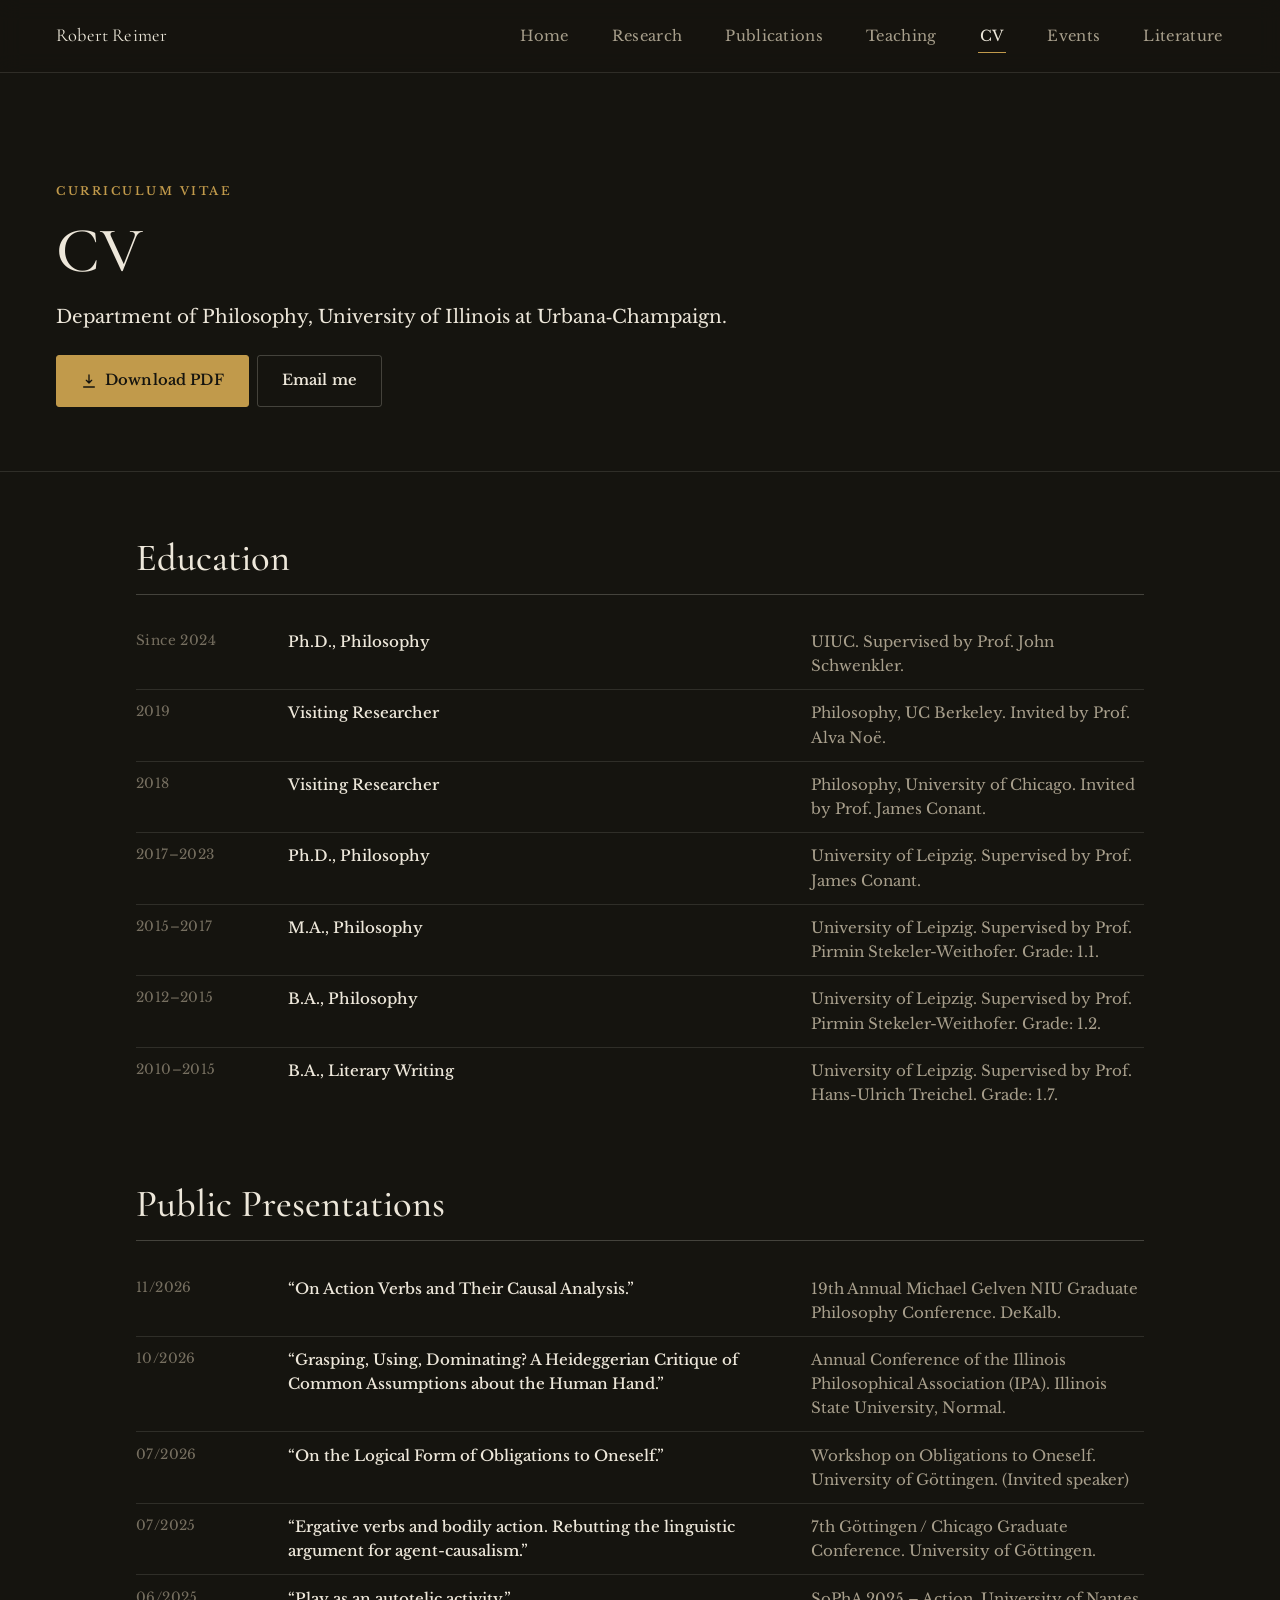
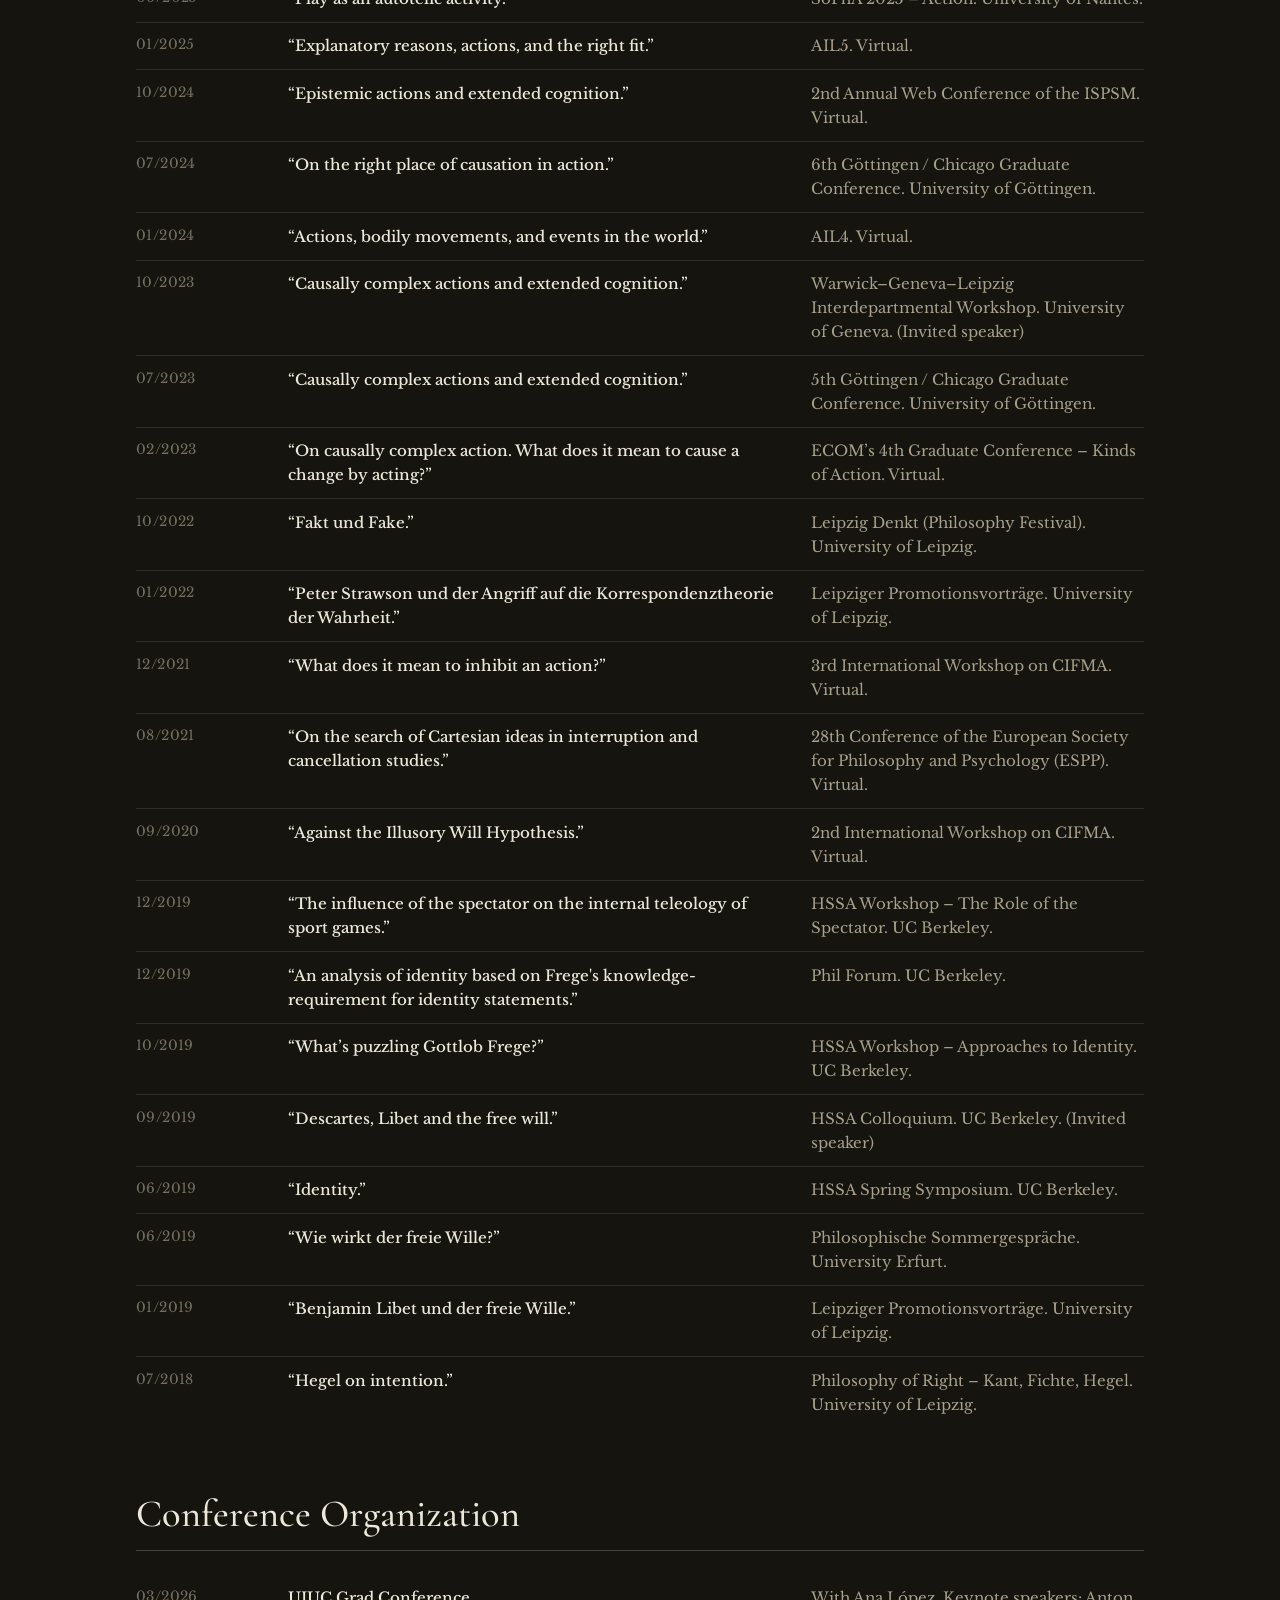
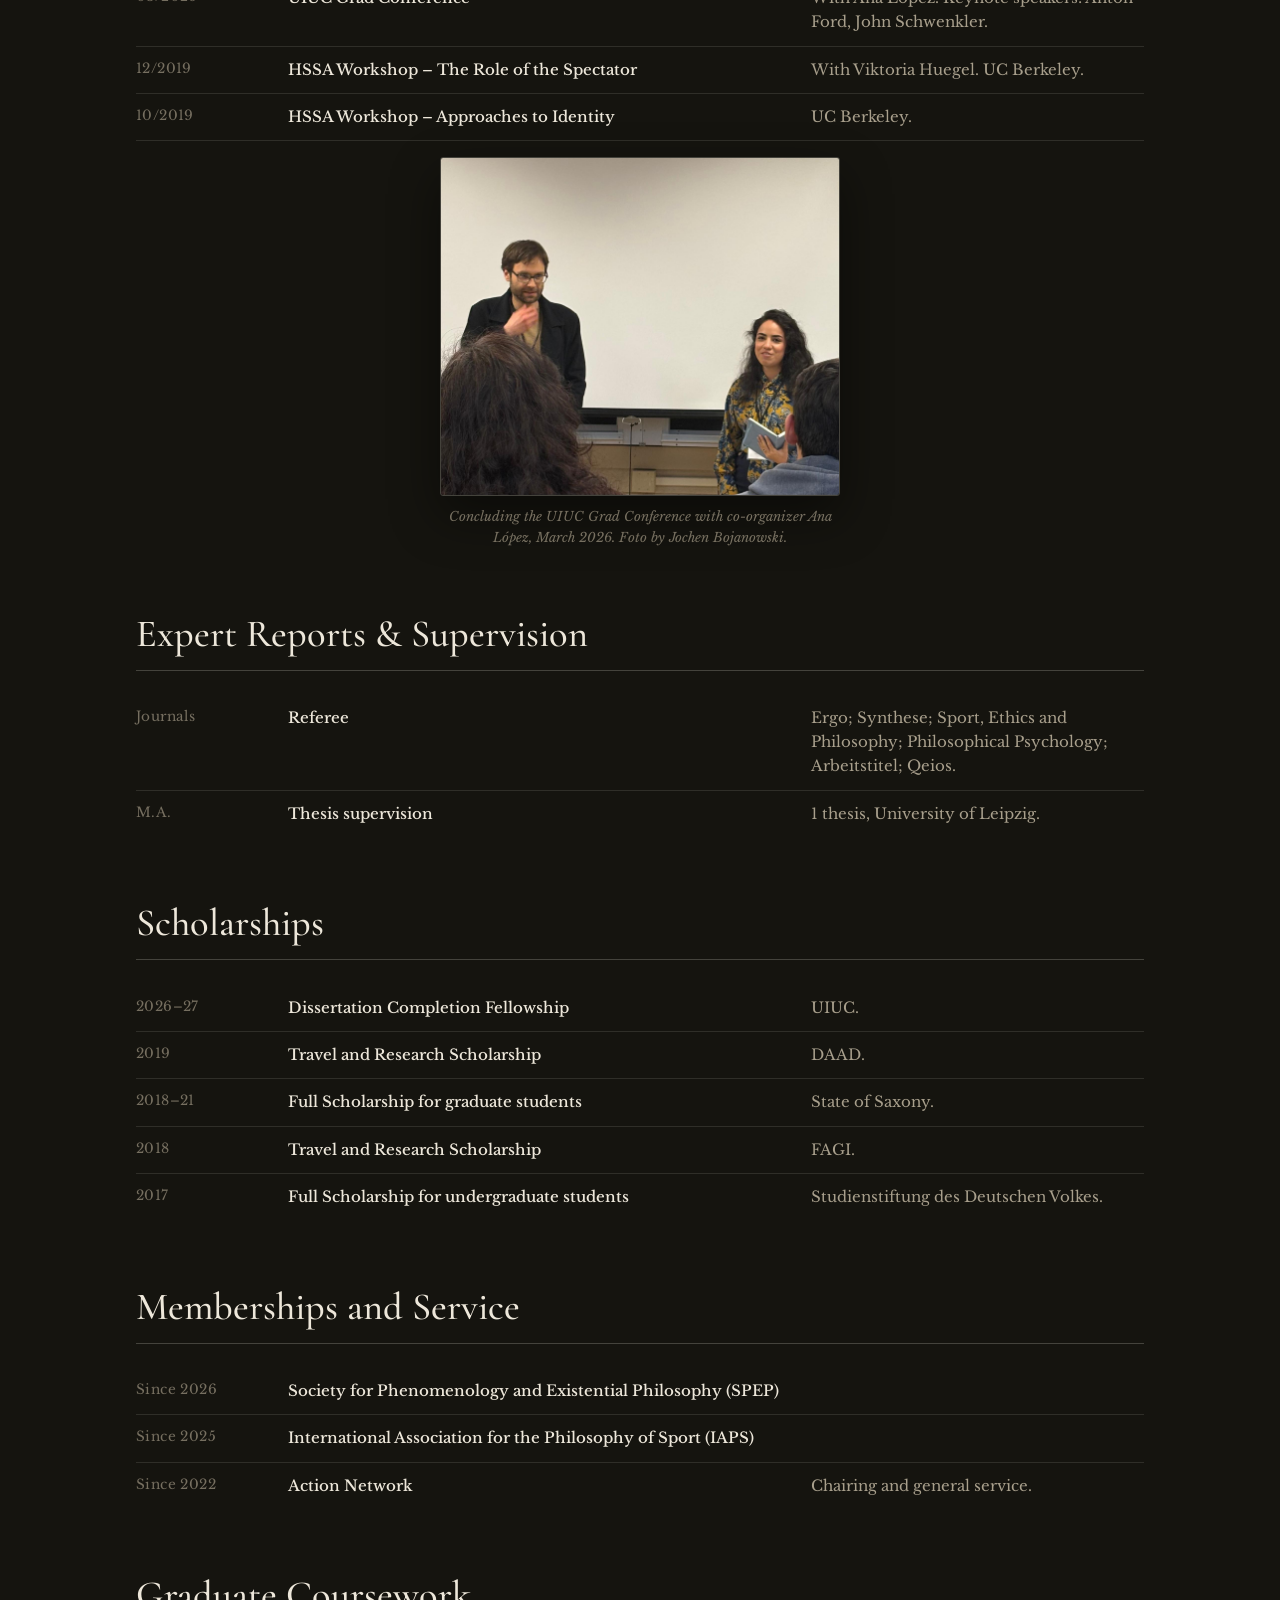
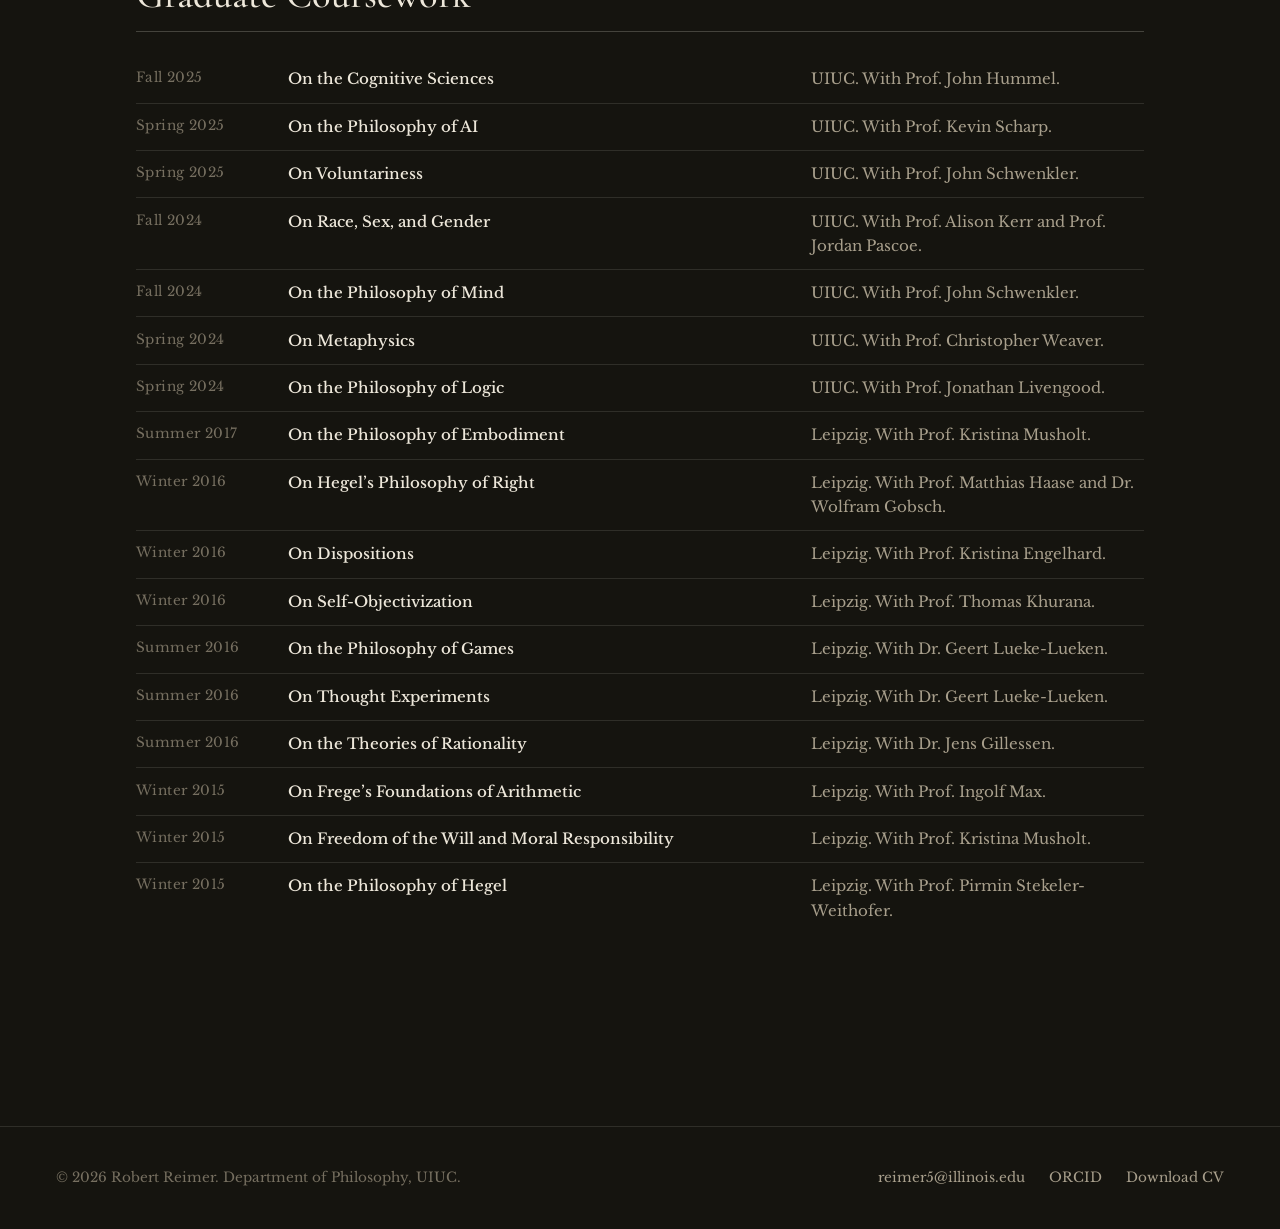
==== commit 00f2c7cc: "Summary" ====
--- a/cv.html
+++ b/cv.html
@@ -63,6 +63,7 @@
 
       <div class="cv-section">
         <h2>Public Presentations</h2>
+        <div class="cv-row"><span class="when">11/2026</span><span class="what">&ldquo;On Action Verbs and Their Causal Analysis.&rdquo;</span><span class="detail">19th Annual Michael Gelven NIU Graduate Philosophy Conference. DeKalb.</span></div>
         <div class="cv-row"><span class="when">10/2026</span><span class="what">&ldquo;Grasping, Using, Dominating? A Heideggerian Critique of Common Assumptions about the Human Hand.&rdquo;</span><span class="detail">Annual Conference of the Illinois Philosophical Association (IPA). Illinois State University, Normal.</span></div>
         <div class="cv-row"><span class="when">07/2026</span><span class="what">&ldquo;On the Logical Form of Obligations to Oneself.&rdquo;</span><span class="detail">Workshop on Obligations to Oneself. University of G&ouml;ttingen. (Invited speaker)</span></div>
         <div class="cv-row"><span class="when">07/2025</span><span class="what">&ldquo;Ergative verbs and bodily action. Rebutting the linguistic argument for agent-causalism.&rdquo;</span><span class="detail">7th G&ouml;ttingen / Chicago Graduate Conference. University of G&ouml;ttingen.</span></div>
